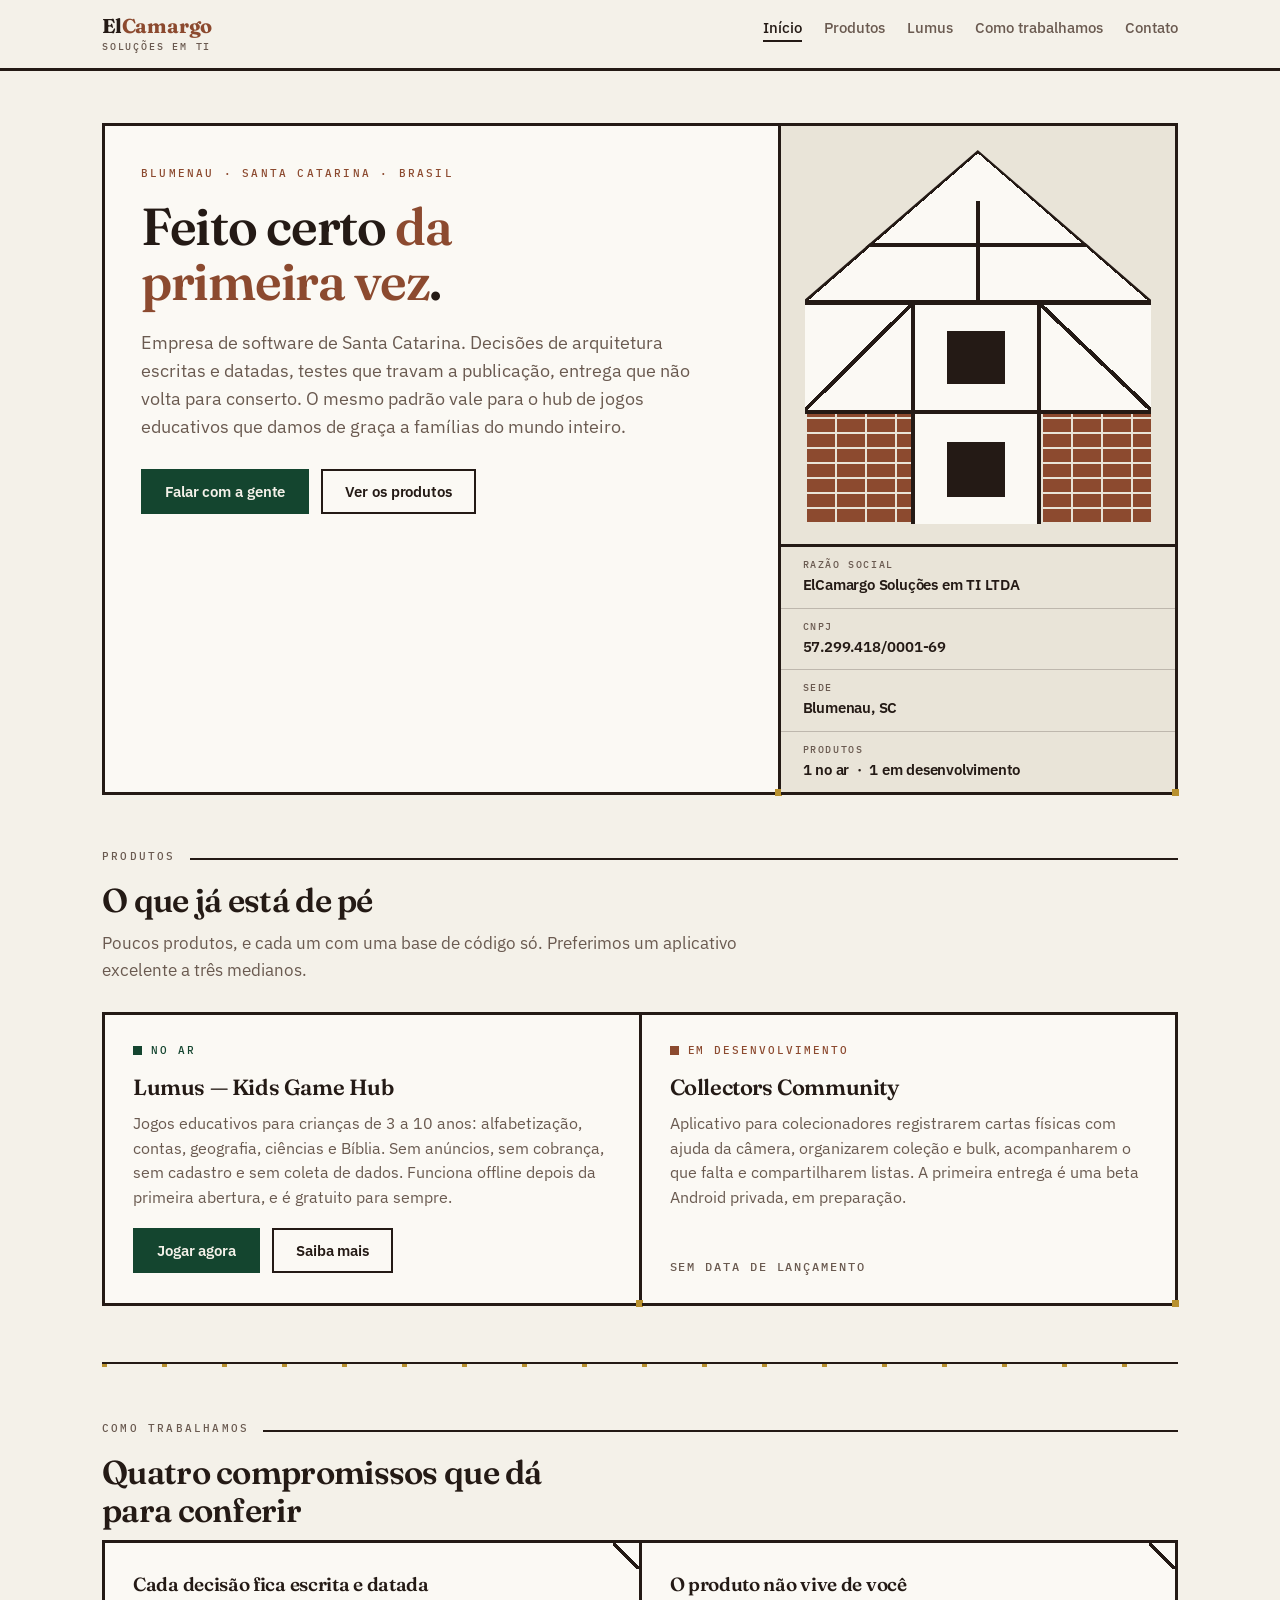
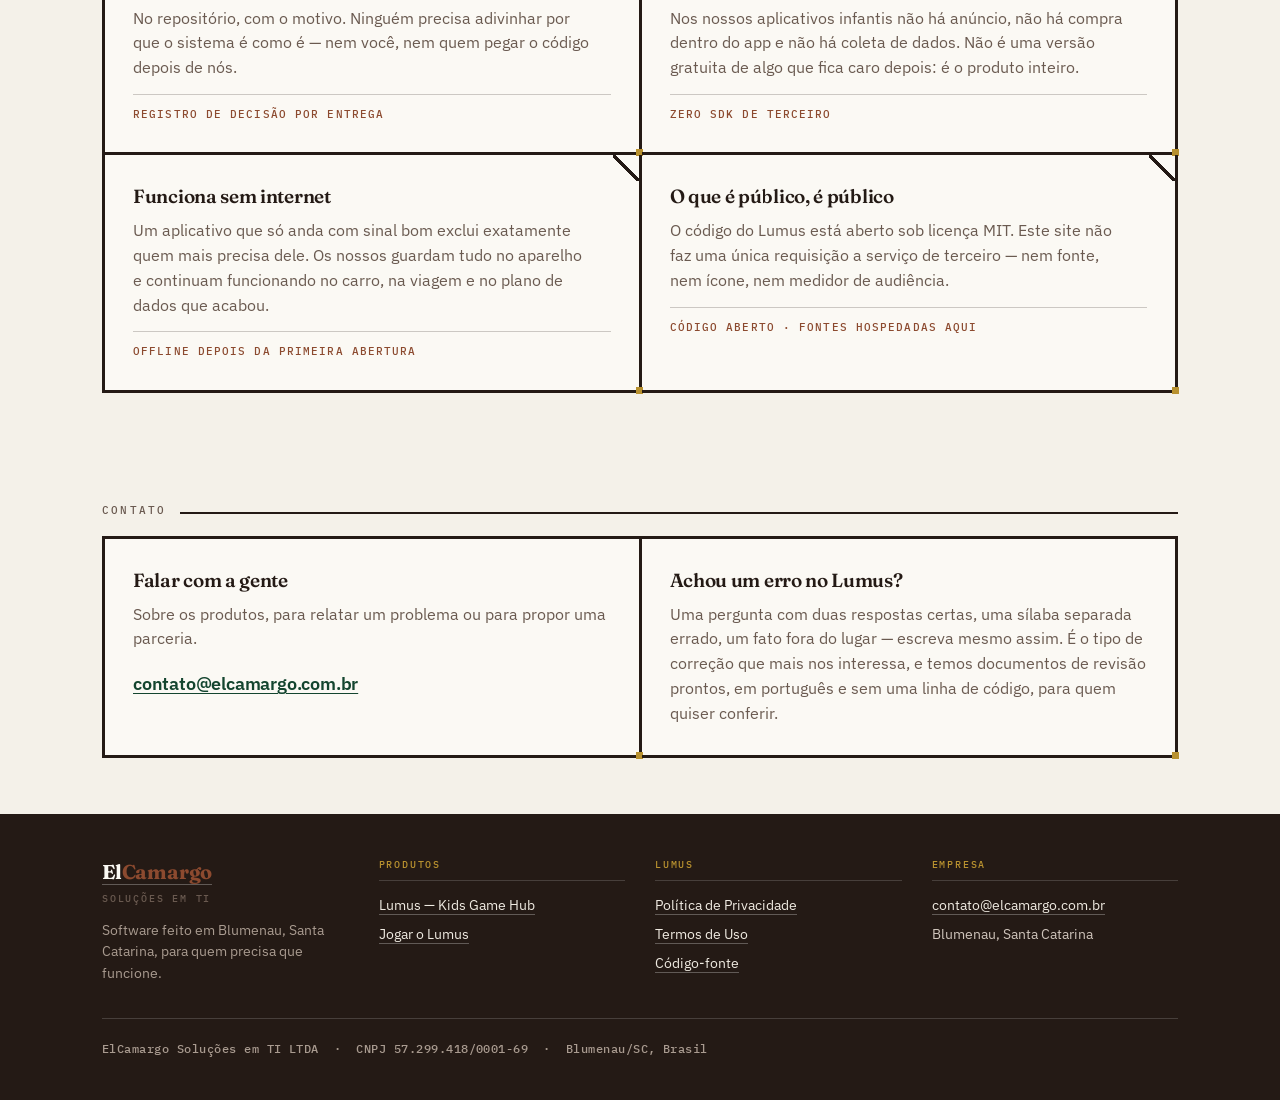
==== index.html @ 647b2928 "A identidade enxaimel no site, com as fontes hospedadas A versão anterior já se chamava enxaimel, ma" ====
<!doctype html>
<html lang="pt-BR">
<head>
<meta charset="utf-8">
<meta name="viewport" content="width=device-width, initial-scale=1">
<title>ElCamargo Soluções em TI — software de Blumenau, Santa Catarina</title>
<meta name="description" content="ElCamargo Soluções em TI LTDA, de Blumenau/SC. Fazemos o Lumus, um hub de jogos educativos infantis gratuito e sem anúncios, e o Collectors Community.">
<meta name="author" content="ElCamargo Soluções em TI LTDA">
<link rel="canonical" href="https://elcamargo.com.br/">
<meta name="theme-color" content="#F4F1E9" media="(prefers-color-scheme: light)">
<meta name="theme-color" content="#16110E" media="(prefers-color-scheme: dark)">
<!-- Favicon embutido: o site não faz uma única requisição externa. -->
<link rel="icon" href="data:image/svg+xml,%3Csvg xmlns='http://www.w3.org/2000/svg' viewBox='0 0 64 64'%3E%3Crect width='64' height='64' fill='%23241A15'/%3E%3Cpath d='M32 8 58 28v4H50v24H14V32H6v-4z' fill='%23F4F1E9'/%3E%3Cpath d='M22 34h8v8h-8zM34 34h8v8h-8zM22 46h20v10H22z' fill='%23241A15'/%3E%3C/svg%3E">
<!-- As fontes moram no repositório, em fontes/. Ver o LEIA-ME de lá. -->
<link rel="preload" href="fontes/fraunces-latin.woff2" as="font" type="font/woff2" crossorigin>
<link rel="preload" href="fontes/plex-sans-latin.woff2" as="font" type="font/woff2" crossorigin>
<link rel="stylesheet" href="style.css">
</head>
<body>

<header class="topo">
  <div class="limite">
    <a class="marca" href="./">El<em>Camargo</em><span>Soluções em TI</span></a>
    <nav class="menu" aria-label="Principal">
      <a href="./" aria-current="page">Início</a>
      <a href="#produtos">Produtos</a>
      <a href="lumus.html">Lumus</a>
      <a href="#como">Como trabalhamos</a>
      <a href="#contato">Contato</a>
    </nav>
  </div>
</header>

<main>

<div class="abertura">
  <div class="limite">
    <div class="gaiola">

      <div class="painel-tese">
        <div class="rubrica">Blumenau · Santa Catarina · Brasil</div>
        <h1>Feito certo <b>da primeira vez</b>.</h1>
        <p class="linha-fina">Empresa de software de Santa Catarina. Decisões de
        arquitetura escritas e datadas, testes que travam a publicação, entrega
        que não volta para conserto. O mesmo padrão vale para o hub de jogos
        educativos que damos de graça a famílias do mundo inteiro.</p>
        <div class="acoes" style="margin-top:28px">
          <a class="botao" href="mailto:contato@elcamargo.com.br">Falar com a gente</a>
          <a class="botao vazio" href="#produtos">Ver os produtos</a>
        </div>
      </div>

      <!-- A casa, desenhada em geometria CSS: nenhuma imagem, nenhum direito
           autoral de terceiro. Abaixo dela, o que alguém desconfiado procura
           primeiro — os dados que um discurso não tem. -->
      <div class="estrutura">
        <div class="empena" role="img" aria-label="Desenho de uma casa enxaimel, a arquitetura de Blumenau">
          <div class="frontao">
            <i class="agua-esq"></i><i class="agua-dir"></i>
            <i class="pendural"></i><i class="nivel"></i>
          </div>
          <div class="corpo">
            <i class="sobe"></i><i class="janela"></i><i class="desce"></i>
            <i class="tijolo"></i><i class="janela"></i><i class="tijolo"></i>
          </div>
        </div>
        <div class="placa">
          <dl>
            <div>
              <dt>Razão social</dt>
              <dd>ElCamargo Soluções em TI LTDA</dd>
            </div>
            <div>
              <dt>CNPJ</dt>
              <dd>57.299.418/0001-69</dd>
            </div>
            <div>
              <dt>Sede</dt>
              <dd>Blumenau, SC</dd>
            </div>
            <div>
              <dt>Produtos</dt>
              <dd>1 no ar &nbsp;·&nbsp; 1 em desenvolvimento</dd>
            </div>
          </dl>
        </div>
      </div>

    </div>
  </div>
</div>

<section id="produtos">
  <div class="limite">
    <div class="rotulo">Produtos</div>
    <h2 class="titulo">O que já está de pé</h2>
    <p class="chamada">Poucos produtos, e cada um com uma base de código só.
    Preferimos um aplicativo excelente a três medianos.</p>

    <div class="gaiola produtos">

      <article class="produto">
        <div class="selo no-ar">No ar</div>
        <h3>Lumus — Kids Game Hub</h3>
        <p>Jogos educativos para crianças de 3 a 10 anos: alfabetização, contas,
        geografia, ciências e Bíblia. Sem anúncios, sem cobrança, sem cadastro e
        sem coleta de dados. Funciona offline depois da primeira abertura, e é
        gratuito para sempre.</p>
        <div class="acoes">
          <!-- O endereço definitivo é lumus.elcamargo.com.br. Ele já está no DNS,
               mas ainda não responde: o progresso de quem joga fica gravado no
               navegador preso ao endereço em que foi gravado, e a mudança só
               acontece quando todas as famílias tiverem salvado a cópia.
               Apontar para o endereço novo antes da hora entrega um 404. -->
          <a class="botao" href="https://elcamargo.github.io/KidsGameHub/">Jogar agora</a>
          <a class="botao vazio" href="lumus.html">Saiba mais</a>
        </div>
      </article>

      <article class="produto">
        <div class="selo fazendo">Em desenvolvimento</div>
        <h3>Collectors Community</h3>
        <p>Aplicativo para colecionadores registrarem cartas físicas com ajuda da
        câmera, organizarem coleção e bulk, acompanharem o que falta e
        compartilharem listas. A primeira entrega é uma beta Android privada, em
        preparação.</p>
        <div class="acoes">
          <span class="registro">Sem data de lançamento</span>
        </div>
      </article>

    </div>
  </div>
</section>

<div class="limite"><div class="frechal"></div></div>

<section id="como">
  <div class="limite">
    <div class="rotulo">Como trabalhamos</div>
    <h2 class="titulo">Quatro compromissos que dá para conferir</h2>

    <div class="gaiola valores">

      <div>
        <h3>Cada decisão fica escrita e datada</h3>
        <p>No repositório, com o motivo. Ninguém precisa adivinhar por que o
        sistema é como é — nem você, nem quem pegar o código depois de nós.</p>
        <span class="medida">Registro de decisão por entrega</span>
      </div>

      <div>
        <h3>O produto não vive de você</h3>
        <p>Nos nossos aplicativos infantis não há anúncio, não há compra dentro
        do app e não há coleta de dados. Não é uma versão gratuita de algo que
        fica caro depois: é o produto inteiro.</p>
        <span class="medida">Zero SDK de terceiro</span>
      </div>

      <div>
        <h3>Funciona sem internet</h3>
        <p>Um aplicativo que só anda com sinal bom exclui exatamente quem mais
        precisa dele. Os nossos guardam tudo no aparelho e continuam funcionando
        no carro, na viagem e no plano de dados que acabou.</p>
        <span class="medida">Offline depois da primeira abertura</span>
      </div>

      <div>
        <h3>O que é público, é público</h3>
        <p>O código do Lumus está aberto sob licença MIT. Este site não faz uma
        única requisição a serviço de terceiro — nem fonte, nem ícone, nem
        medidor de audiência.</p>
        <span class="medida">Código aberto · fontes hospedadas aqui</span>
      </div>

    </div>
  </div>
</section>

<section id="contato">
  <div class="limite">
    <div class="rotulo">Contato</div>
    <div class="gaiola contato">

      <div>
        <h3>Falar com a gente</h3>
        <p>Sobre os produtos, para relatar um problema ou para propor uma
        parceria.</p>
        <a class="email" href="mailto:contato@elcamargo.com.br">contato@elcamargo.com.br</a>
      </div>

      <div>
        <h3>Achou um erro no Lumus?</h3>
        <p>Uma pergunta com duas respostas certas, uma sílaba separada errado, um
        fato fora do lugar — escreva mesmo assim. É o tipo de correção que mais
        nos interessa, e temos documentos de revisão prontos, em português e sem
        uma linha de código, para quem quiser conferir.</p>
      </div>

    </div>
  </div>
</section>

</main>

<footer class="rodape">
  <div class="limite">
    <div class="colunas">

      <div class="assinatura">
        <a class="marca" href="./">El<em>Camargo</em><span>Soluções em TI</span></a>
        <p>Software feito em Blumenau, Santa Catarina, para quem precisa que
        funcione.</p>
      </div>

      <div>
        <h3>Produtos</h3>
        <ul>
          <li><a href="lumus.html">Lumus — Kids Game Hub</a></li>
          <li><a href="https://elcamargo.github.io/KidsGameHub/">Jogar o Lumus</a></li>
        </ul>
      </div>

      <div>
        <h3>Lumus</h3>
        <ul>
          <li><a href="https://elcamargo.github.io/KidsGameHub/privacidade.html">Política de Privacidade</a></li>
          <li><a href="https://elcamargo.github.io/KidsGameHub/termos.html">Termos de Uso</a></li>
          <li><a href="https://github.com/ElCamargo/KidsGameHub">Código-fonte</a></li>
        </ul>
      </div>

      <div>
        <h3>Empresa</h3>
        <ul>
          <li><a href="mailto:contato@elcamargo.com.br">contato@elcamargo.com.br</a></li>
          <li>Blumenau, Santa Catarina</li>
        </ul>
      </div>

    </div>
    <div class="legal">
      <p>ElCamargo Soluções em TI LTDA &nbsp;·&nbsp; CNPJ 57.299.418/0001-69 &nbsp;·&nbsp; Blumenau/SC, Brasil</p>
    </div>
  </div>
</footer>

</body>
</html>
---- style.css ----
/**
 * ElCamargo Soluções em TI — a folha de estilo do site
 *
 * Uma folha só, sem build, sem framework e sem nenhuma requisição externa:
 * nem fonte do Google, nem ícone de CDN, nem script de terceiro. É a mesma
 * regra que os nossos produtos seguem, e não faria sentido o site que fala
 * deles não seguir também. As fontes moram em `fontes/` — ver o LEIA-ME de lá.
 *
 * O DESENHO: enxaimel. Blumenau é cidade de casa enxaimel, e enxaimel é
 * estrutura à vista — a viga aparece, a junta aparece, nada se esconde atrás
 * de reboco. É a mesma coisa que a empresa diz fazer com as decisões. Então a
 * grade do site é gaiola de viga compartilhada, a junta ganha cavilha, e a
 * abertura tem uma empena desenhada inteira em geometria CSS.
 *
 * Duas vozes tipográficas: a serifada (Fraunces) para o institucional, a
 * sem-serifa (IBM Plex Sans) para ler, e a monoespaçada (IBM Plex Mono) para o
 * que é REGISTRO — rótulo, CNPJ, estado do produto. Empresa que anota decisão
 * em repositório fala nessa terceira voz.
 */

/* ---------- as fontes, servidas daqui ----------
   `latin` cobre U+0000-00FF, onde estão todos os acentos do português.
   Fraunces e Plex Sans são variáveis: um arquivo para toda a faixa de peso. */
@font-face {
  font-family: "Fraunces";
  src: url("fontes/fraunces-latin.woff2") format("woff2");
  font-weight: 400 700; font-style: normal; font-display: swap;
  unicode-range: U+0000-00FF, U+0131, U+0152-0153, U+02BB-02BC, U+02C6, U+02DA, U+02DC, U+0304, U+0308, U+0329, U+2000-206F, U+20AC, U+2122, U+2191, U+2193, U+2212, U+2215, U+FEFF, U+FFFD;
}
@font-face {
  font-family: "IBM Plex Sans";
  src: url("fontes/plex-sans-latin.woff2") format("woff2");
  font-weight: 400 600; font-style: normal; font-display: swap;
  unicode-range: U+0000-00FF, U+0131, U+0152-0153, U+02BB-02BC, U+02C6, U+02DA, U+02DC, U+0304, U+0308, U+0329, U+2000-206F, U+20AC, U+2122, U+2191, U+2193, U+2212, U+2215, U+FEFF, U+FFFD;
}
/* Só o peso 500 da monoespaçada: é o único que a folha usa. O 600 foi baixado
   junto e apagado depois — 15 KB que nenhuma regra pedia. */
@font-face {
  font-family: "IBM Plex Mono";
  src: url("fontes/plex-mono-500-latin.woff2") format("woff2");
  font-weight: 500; font-style: normal; font-display: swap;
  unicode-range: U+0000-00FF, U+0131, U+0152-0153, U+02BB-02BC, U+02C6, U+02DA, U+02DC, U+0304, U+0308, U+0329, U+2000-206F, U+20AC, U+2122, U+2191, U+2193, U+2212, U+2215, U+FEFF, U+FFFD;
}

:root {
  --viga:        #241A15;   /* a madeira: marrom quase preto */
  --terracota:   #8C4A2F;   /* a mesma madeira um tom acima, e o tijolo */
  --parede:      #F4F1E9;   /* reboco colonial: o fundo das seções */
  --parede-cova: #E9E4D8;   /* o painel que afunda */
  --painel:      #FBF9F4;   /* o claro de dentro dos cards e do enchimento */
  --tinta:       #241A15;
  --tinta-fraca: #6A5A50;
  --mata:        #14452F;   /* verde escuro: links e ação */
  --ouro:        #B8912F;   /* dourado fosco: cavilha, hover, detalhe */
  --linha:       rgba(36, 26, 21, .22);

  /* O botão tem tokens próprios porque no escuro ele INVERTE. */
  --botao-fundo: #14452F;
  --botao-tinta: #F4F1E9;
  --botao-hover: #B8912F;
  --botao-hover-tinta: #241A15;

  --serif: "Fraunces", "Iowan Old Style", Georgia, "Times New Roman", serif;
  --sans:  "IBM Plex Sans", system-ui, -apple-system, "Segoe UI", Roboto, sans-serif;
  --mono:  "IBM Plex Mono", ui-monospace, "Cascadia Mono", Consolas, monospace;

  --largura: 1120px;
  color-scheme: light;
}

/* No escuro a lógica é a mesma, invertida: enchimento escuro, viga clara.
   ATENÇÃO: --parede-cova precisa ficar MAIS CLARO que --painel aqui, porque é
   o fundo contra o qual a silhueta da empena aparece. Com os dois iguais, o
   recorte da casa existe e não se vê. */
@media (prefers-color-scheme: dark) {
  :root {
    --viga:        #4A3A31;
    --terracota:   #B4664A;
    --parede:      #16110E;
    --parede-cova: #2A211C;
    --painel:      #1B1512;
    --tinta:       #EFEAE1;
    --tinta-fraca: #A99B90;
    --mata:        #5FBF8E;
    --ouro:        #D9AE4E;
    --linha:       rgba(239, 234, 225, .22);
    --botao-fundo: #EFEAE1;
    --botao-tinta: #16110E;
    --botao-hover: #D9AE4E;
    --botao-hover-tinta: #16110E;
    color-scheme: dark;
  }
}

* { box-sizing: border-box; }

html { scroll-behavior: smooth; }
@media (prefers-reduced-motion: reduce) { html { scroll-behavior: auto; } }

body {
  margin: 0;
  background: var(--parede);
  color: var(--tinta);
  font: 400 16.5px/1.65 var(--sans);
  -webkit-text-size-adjust: 100%;
  -webkit-font-smoothing: antialiased;
}

/* A voz do registro. Rótulo, data, CNPJ, estado — nunca texto corrido, senão
   deixa de significar "isto está anotado". */
.registro {
  font: 500 12px/1 var(--mono);
  letter-spacing: .16em; text-transform: uppercase;
  color: var(--tinta-fraca);
}

.limite { max-width: var(--largura); margin: 0 auto; padding: 0 22px; }

/* ---------- A GAIOLA ----------
   A viga compartilhada: a moldura desenha topo e esquerda, cada painel desenha
   direita e baixo. As linhas SOMAM em vez de dobrar e o canto fecha de verdade.
   É o que separa "estrutura" de "cartõezinhos com borda". */
.gaiola {
  display: grid;
  border-top: 3px solid var(--viga);
  border-left: 3px solid var(--viga);
  background: var(--painel);
}
.gaiola > * {
  border-right: 3px solid var(--viga);
  border-bottom: 3px solid var(--viga);
  padding: 30px 28px;
  min-width: 0;
  position: relative;
}

/* A CAVILHA: um quadrado dourado na junta. Na casa é o pino de madeira que
   trava a viga; na placa de circuito é o pad de solda. O mesmo desenho lê como
   as duas coisas — e é ele que faz a grade parecer construída. */
.gaiola > *::after {
  content: "";
  position: absolute; right: -4px; bottom: -4px;
  width: 7px; height: 7px; background: var(--ouro);
}

/* ---------- A EMPENA ----------
   A casa, desenhada só com geometria: nenhuma imagem, nenhum direito autoral
   de terceiro. O que faz reconhecer enxaimel são quatro coisas, e todas estão
   aqui: viga GROSSA e escura contra enchimento claro; vão IRREGULAR, com a
   escora em alguns vãos e não em todos; a empena triangular, que é a silhueta;
   e o enchimento de tijolo em parte dos vãos. */
.empena {
  position: relative;
  aspect-ratio: 1 / 1.08;
  background: var(--painel);
  clip-path: polygon(50% 0, 100% 40%, 100% 100%, 0 100%, 0 40%);
}

/* CUIDADO com o sentido do gradiente, que é contraintuitivo: `to top right`
   aponta o EIXO para o canto superior direito, e as faixas saem PERPENDICULARES
   a ele — desenham "\", não "/". Trocar os dois lados põe o telhado de cabeça
   para baixo e o frontão vira uma seta.
       "/"  →  to bottom right      "\"  →  to top right                  */
.frontao { position: absolute; left: 0; right: 0; top: 0; height: 40%; }
.frontao i { position: absolute; display: block; }
.agua-esq { left: 0; width: 50%; top: 0; bottom: 0;
  background: linear-gradient(to bottom right, transparent calc(50% - 2.5px), var(--viga) calc(50% - 2.5px), var(--viga) calc(50% + 2.5px), transparent calc(50% + 2.5px)); }
.agua-dir { right: 0; width: 50%; top: 0; bottom: 0;
  background: linear-gradient(to top right, transparent calc(50% - 2.5px), var(--viga) calc(50% - 2.5px), var(--viga) calc(50% + 2.5px), transparent calc(50% + 2.5px)); }
.pendural { left: calc(50% - 2px); width: 4px; top: 34%; bottom: 0; background: var(--viga); }
.nivel    { left: 16%; right: 16%; top: 62%; height: 4px; background: var(--viga); }

.corpo {
  position: absolute; left: 0; right: 0; top: 40%; bottom: 0;
  display: grid; grid-template-columns: 1fr 1.15fr 1fr; grid-template-rows: 1fr 1fr;
  border-top: 5px solid var(--viga);
}
.corpo i { display: block; position: relative;
  border-right: 4px solid var(--viga); border-bottom: 4px solid var(--viga); }
.corpo i:nth-child(3n) { border-right: 0; }
.corpo i:nth-last-child(-n+3) { border-bottom: 0; }

/* A mão-francesa: em dois vãos só, e as duas subindo para o meio — a figura do
   "homem". É a irregularidade que faz parecer construído, não gerado. */
.sobe  { background-image: linear-gradient(to bottom right, transparent calc(50% - 2px), var(--viga) calc(50% - 2px), var(--viga) calc(50% + 2px), transparent calc(50% + 2px)); }
.desce { background-image: linear-gradient(to top right,    transparent calc(50% - 2px), var(--viga) calc(50% - 2px), var(--viga) calc(50% + 2px), transparent calc(50% + 2px)); }

/* O tijolo. A junta ficou a prumo em vez de amarrada: é simplificação
   consciente — nesta escala não se distingue, e amarrar custa quatro camadas. */
.tijolo {
  background-color: var(--terracota);
  background-image:
    repeating-linear-gradient(0deg,  var(--parede-cova) 0 2px, transparent 2px 15px),
    repeating-linear-gradient(90deg, var(--parede-cova) 0 2px, transparent 2px 30px);
}
.janela::after {
  content: ""; position: absolute; left: 24%; right: 24%; top: 22%; bottom: 22%;
  background: var(--viga); border: 3px solid var(--painel);
}

/* O FRECHAL: divisor de seção. Uma viga fina com cavilhas espaçadas. Lê como
   barrote e como barramento. */
.frechal {
  height: 5px;
  background:
    linear-gradient(var(--viga), var(--viga)) left top / 100% 2px no-repeat,
    repeating-linear-gradient(to right, var(--ouro) 0 5px, transparent 5px 60px) left top / 100% 5px no-repeat;
}

/* ---------- o topo ---------- */
header.topo {
  border-bottom: 3px solid var(--viga);
  background: var(--parede);
  position: sticky; top: 0; z-index: 10;
}
.topo .limite {
  display: flex; align-items: baseline; justify-content: space-between;
  gap: 14px 28px; flex-wrap: wrap; padding-top: 16px; padding-bottom: 16px;
}
.marca { font: 700 20px/1 var(--serif); color: var(--tinta); text-decoration: none; letter-spacing: -.2px; }
.marca em { font-style: normal; color: var(--terracota); }
.marca span {
  display: block; margin-top: 6px;
  font: 500 10px/1 var(--mono); letter-spacing: .18em; text-transform: uppercase;
  color: var(--tinta-fraca);
}
nav.menu { display: flex; gap: 22px; flex-wrap: wrap; }
nav.menu a {
  font: 500 14.5px/1 var(--sans); color: var(--tinta-fraca);
  text-decoration: none; padding-bottom: 4px; border-bottom: 2px solid transparent;
}
nav.menu a:hover, nav.menu a:focus-visible { color: var(--tinta); border-bottom-color: var(--ouro); }
nav.menu a[aria-current="page"] { color: var(--tinta); border-bottom-color: var(--viga); }

/* ---------- a abertura ---------- */
.abertura { padding: 52px 0 0; }
.abertura .gaiola { grid-template-columns: 1fr; }
@media (min-width: 900px) { .abertura .gaiola { grid-template-columns: 1.7fr 1fr; } }

.painel-tese { padding: 42px 36px 38px; }
.rubrica {
  font: 500 11px/1 var(--mono); letter-spacing: .2em; text-transform: uppercase;
  color: var(--terracota); margin-bottom: 20px;
}
.abertura h1 {
  font: 600 clamp(32px, 5.2vw, 52px)/1.06 var(--serif);
  letter-spacing: -1.3px; margin: 0 0 20px; max-width: 15ch; text-wrap: balance;
}
.abertura h1 b { font-weight: 600; color: var(--terracota); }
.abertura p.linha-fina {
  font: 400 18px/1.55 var(--sans); color: var(--tinta-fraca);
  margin: 0; max-width: 50ch;
}

/* a coluna da estrutura: a casa em cima, os dados da empresa embaixo */
.estrutura { background: var(--parede-cova); padding: 0; }
.estrutura .empena { margin: 24px 24px 20px; }
.placa { border-top: 3px solid var(--viga); }
.placa div { padding: 13px 22px; border-bottom: 1px solid var(--linha); }
.placa div:last-child { border-bottom: 0; }
.placa dl { margin: 0; }
.placa dt { font: 500 10px/1 var(--mono); letter-spacing: .16em; text-transform: uppercase; color: var(--tinta-fraca); }
.placa dd { margin: 5px 0 0; font: 600 15px/1.3 var(--sans); letter-spacing: -.2px; color: var(--tinta); }

/* ---------- seções ---------- */
section { padding: 56px 0; }

.rotulo {
  display: flex; align-items: baseline; gap: 14px; margin: 0 0 20px;
  font: 500 11px/1 var(--mono); letter-spacing: .2em; text-transform: uppercase;
  color: var(--tinta-fraca);
}
.rotulo::after { content: ""; flex: 1; height: 2px; background: var(--viga); }
h2.titulo { font: 600 clamp(25px, 3.3vw, 33px)/1.15 var(--serif); letter-spacing: -.7px; margin: 0 0 10px; max-width: 22ch; }
.chamada { font: 400 17px/1.6 var(--sans); color: var(--tinta-fraca); margin: 0 0 28px; max-width: 64ch; }

p { margin: 0 0 15px; max-width: 68ch; }
p:last-child { margin-bottom: 0; }
a { color: var(--mata); text-underline-offset: 3px; }
a:hover { color: var(--tinta); }

/* ---------- os produtos ---------- */
.produtos { grid-template-columns: 1fr; }
@media (min-width: 760px) { .produtos { grid-template-columns: 1fr 1fr; } }
.produto { display: flex; flex-direction: column; }
.produto h3 { font: 600 22px/1.2 var(--serif); letter-spacing: -.4px; margin: 0 0 10px; }
.produto p { font: 400 15.5px/1.6 var(--sans); color: var(--tinta-fraca); margin: 0 0 18px; flex: 1; max-width: none; }

/* O estado do produto é registro, não enfeite: voz monoespaçada com um
   quadrado de cor à frente. Sem pílula colorida, sem emoji. */
.selo { display: flex; align-items: center; gap: 9px; margin-bottom: 18px;
  font: 500 11px/1 var(--mono); letter-spacing: .18em; text-transform: uppercase; }
.selo::before { content: ""; width: 9px; height: 9px; flex: none; background: currentColor; }
.selo.no-ar { color: var(--mata); }
.selo.fazendo { color: var(--terracota); }

.acoes { display: flex; gap: 12px; flex-wrap: wrap; align-items: center; }

/* ---------- como trabalhamos ---------- */
.valores { grid-template-columns: 1fr; }
@media (min-width: 700px) { .valores { grid-template-columns: 1fr 1fr; } }
.valores h3 { font: 600 19px/1.25 var(--serif); letter-spacing: -.3px; margin: 0 0 9px; }
.valores p { font: 400 15.5px/1.6 var(--sans); color: var(--tinta-fraca); margin: 0; max-width: 46ch; }
.valores .medida {
  display: block; margin-top: 14px; padding-top: 12px; border-top: 1px solid var(--linha);
  font: 500 11px/1.4 var(--mono); letter-spacing: .1em; text-transform: uppercase; color: var(--terracota);
}
/* A MÃO-FRANCESA DE CANTO. Uma escora curta cortando o canto do painel, que é
   onde ela fica numa casa de verdade. Tem 26px e a folga do painel é 28px:
   nunca encosta em letra nenhuma. */
.valores > div::before {
  content: ""; position: absolute; right: 0; top: 0; width: 26px; height: 26px;
  background: linear-gradient(to bottom left, transparent calc(50% - 1.5px), var(--viga) calc(50% - 1.5px), var(--viga) calc(50% + 1.5px), transparent calc(50% + 1.5px));
}

/* ---------- contato ---------- */
.contato { grid-template-columns: 1fr; }
@media (min-width: 760px) { .contato { grid-template-columns: 1fr 1fr; } }
.contato h3 { font: 600 19px/1.25 var(--serif); letter-spacing: -.3px; margin: 0 0 9px; }
.contato p { font: 400 15.5px/1.6 var(--sans); color: var(--tinta-fraca); max-width: none; }
.contato .email { display: inline-block; margin-top: 6px; font: 600 18px/1.3 var(--sans); letter-spacing: -.2px; }

/* ---------- botões ---------- */
.botao {
  display: inline-block; padding: 13px 22px;
  font: 600 15px/1 var(--sans); letter-spacing: -.1px; text-decoration: none;
  background: var(--botao-fundo); color: var(--botao-tinta);
  border: 2px solid var(--botao-fundo);
}
.botao:hover, .botao:focus-visible { background: var(--botao-hover); border-color: var(--botao-hover); color: var(--botao-hover-tinta); }
.botao.vazio { background: transparent; color: var(--tinta); border-color: var(--viga); }
.botao.vazio:hover, .botao.vazio:focus-visible { background: var(--viga); color: var(--parede); border-color: var(--viga); }

/* ---------- a página do produto ---------- */
.ficha { grid-template-columns: 1fr; }
@media (min-width: 880px) { .ficha { grid-template-columns: 1.6fr 1fr; } }
.ficha > .corpo-texto { padding: 32px 30px; }
.ficha > aside { background: var(--parede-cova); padding: 0; }
.ficha aside .bloco { padding: 22px 24px; border-bottom: 1px solid var(--linha); }
.ficha aside .bloco:last-child { border-bottom: 0; }
.ficha aside h3 { font: 500 11px/1 var(--mono); letter-spacing: .18em; text-transform: uppercase;
  color: var(--tinta-fraca); margin: 0 0 14px; padding-bottom: 10px; border-bottom: 2px solid var(--viga); }
.ficha aside ul { list-style: none; margin: 0; padding: 0; }
.ficha aside li { padding: 7px 0; font: 400 14.5px/1.5 var(--sans); }
.ficha aside li strong { display: block; font: 500 10px/1 var(--mono);
  letter-spacing: .16em; text-transform: uppercase; color: var(--tinta-fraca); margin-bottom: 4px; }
.ficha aside li span { color: var(--tinta-fraca); }

.corpo-texto h2.rotulo { margin-top: 36px; }
.corpo-texto h2.rotulo:first-child { margin-top: 0; }
.corpo-texto p { font-size: 16px; }

/* Cada trilha é uma linha do registro, não um marcador de lista. */
ul.trilhas { list-style: none; margin: 0 0 15px; padding: 0; }
ul.trilhas li {
  padding: 10px 0 10px 18px; border-top: 1px solid var(--linha); position: relative;
  font: 400 15.5px/1.55 var(--sans); color: var(--tinta-fraca);
}
ul.trilhas li::before {
  content: ""; position: absolute; left: 0; top: 18px;
  width: 5px; height: 5px; background: var(--ouro);
}
ul.trilhas strong { color: var(--tinta); font-weight: 600; }

/* ---------- o rodapé ---------- */
footer.rodape { background: var(--viga); color: #CFC4BB; padding: 46px 0 40px; }
footer.rodape .colunas {
  display: grid; gap: 30px;
  grid-template-columns: repeat(auto-fit, minmax(200px, 1fr));
}
footer.rodape .assinatura { max-width: 30ch; }
footer.rodape .assinatura .marca, footer.rodape .assinatura .marca:hover { color: #FBF9F4; }
footer.rodape .assinatura p { font: 400 13.5px/1.6 var(--sans); color: #A99B90; margin: 16px 0 0; max-width: none; }
footer.rodape h3 {
  font: 500 10px/1 var(--mono); letter-spacing: .18em; text-transform: uppercase;
  color: var(--ouro); margin: 0 0 14px; padding-bottom: 10px;
  border-bottom: 1px solid rgba(255,255,255,.16);
}
footer.rodape ul { list-style: none; margin: 0; padding: 0; }
footer.rodape li { margin-bottom: 8px; font: 400 14px/1.5 var(--sans); }
footer.rodape a { color: #EFEAE1; text-decoration: none; border-bottom: 1px solid rgba(255,255,255,.28); }
footer.rodape a:hover { color: var(--ouro); border-bottom-color: var(--ouro); }
footer.rodape .legal {
  margin-top: 34px; padding-top: 20px; border-top: 1px solid rgba(255,255,255,.16);
  font: 500 12px/1.7 var(--mono); color: #A99B90; letter-spacing: .04em;
}
footer.rodape .legal p { max-width: none; margin: 0; }

/* No escuro o rodapé não pode ficar mais claro que a página: ele vira o painel
   afundado, e os links deixam de ser brancos sobre marrom. */
@media (prefers-color-scheme: dark) {
  footer.rodape { background: var(--parede-cova); color: var(--tinta-fraca); }
  footer.rodape .assinatura .marca, footer.rodape .assinatura .marca:hover { color: var(--tinta); }
  footer.rodape a { color: var(--tinta); border-bottom-color: var(--viga); }
  footer.rodape a:hover { color: var(--ouro); border-bottom-color: var(--ouro); }
  footer.rodape h3 { border-bottom-color: var(--linha); }
  footer.rodape .legal { border-top-color: var(--linha); }
}

:focus-visible { outline: 3px solid var(--ouro); outline-offset: 2px; }
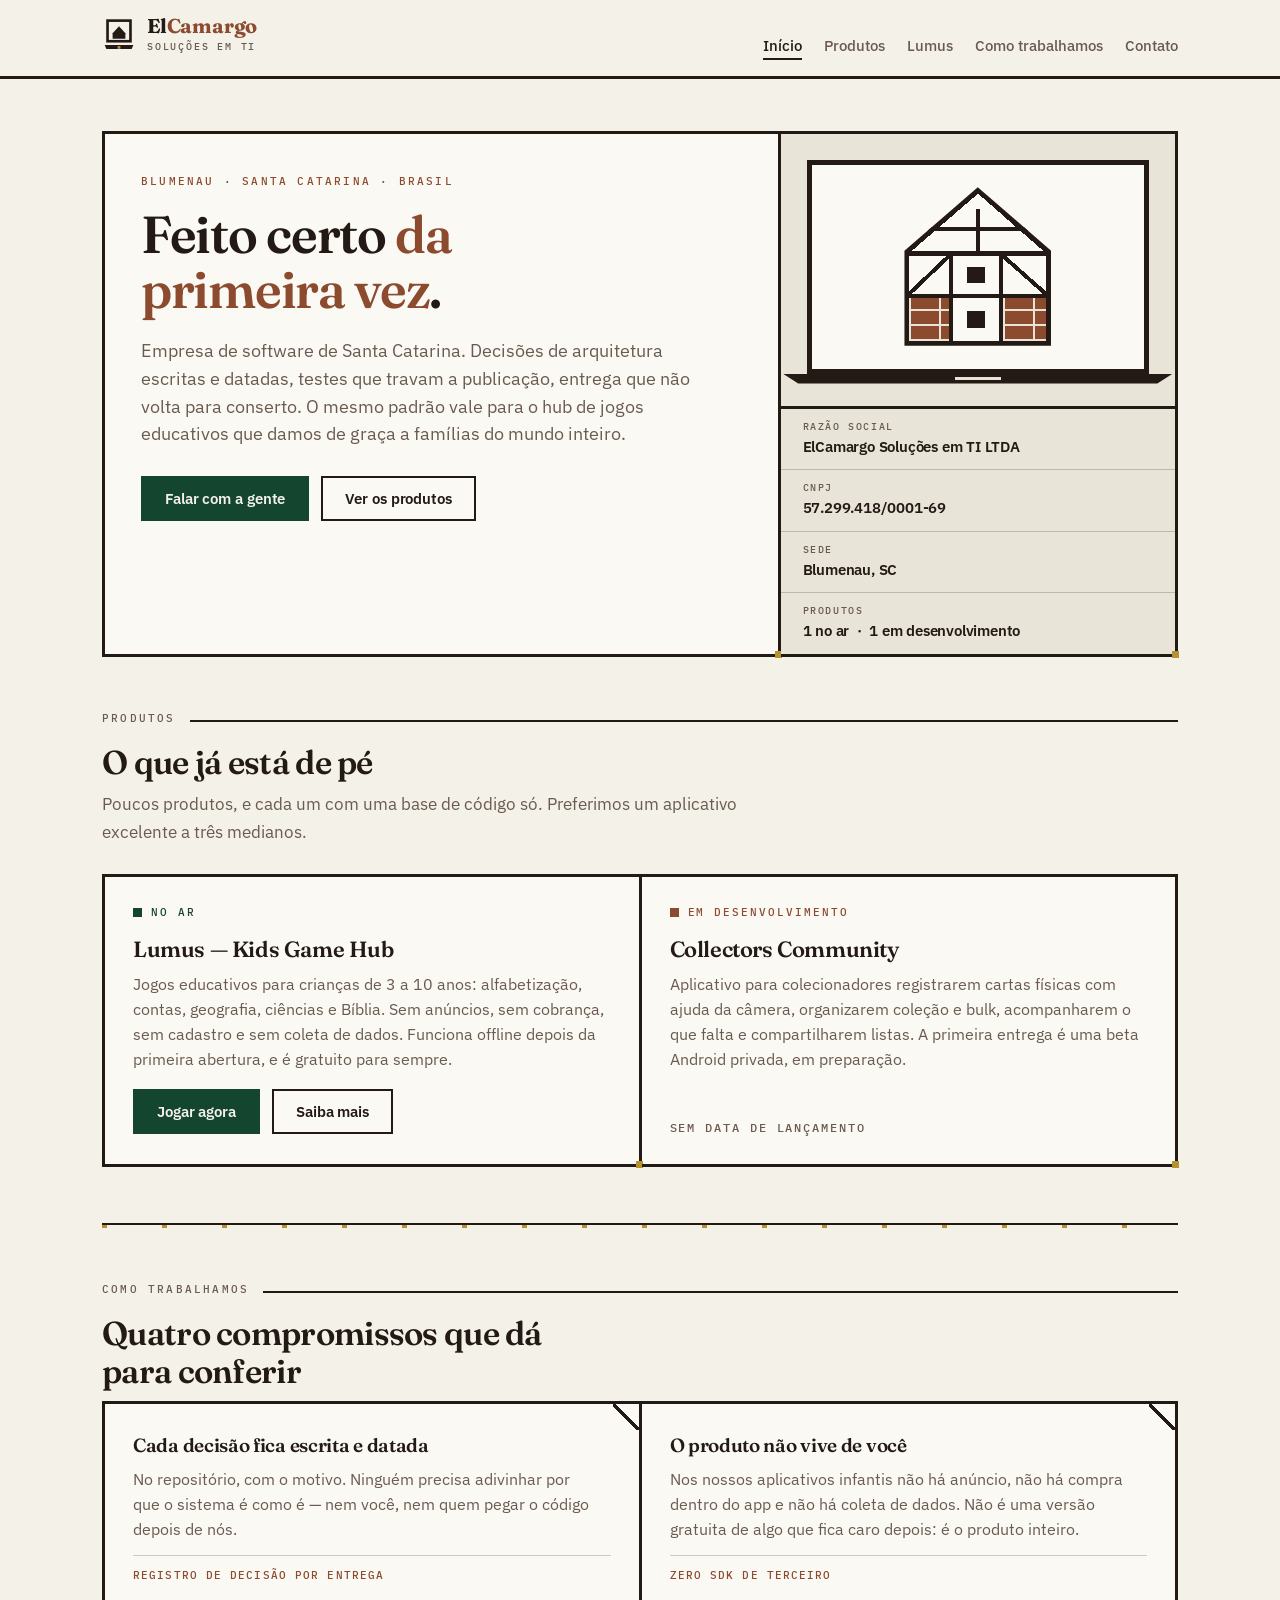
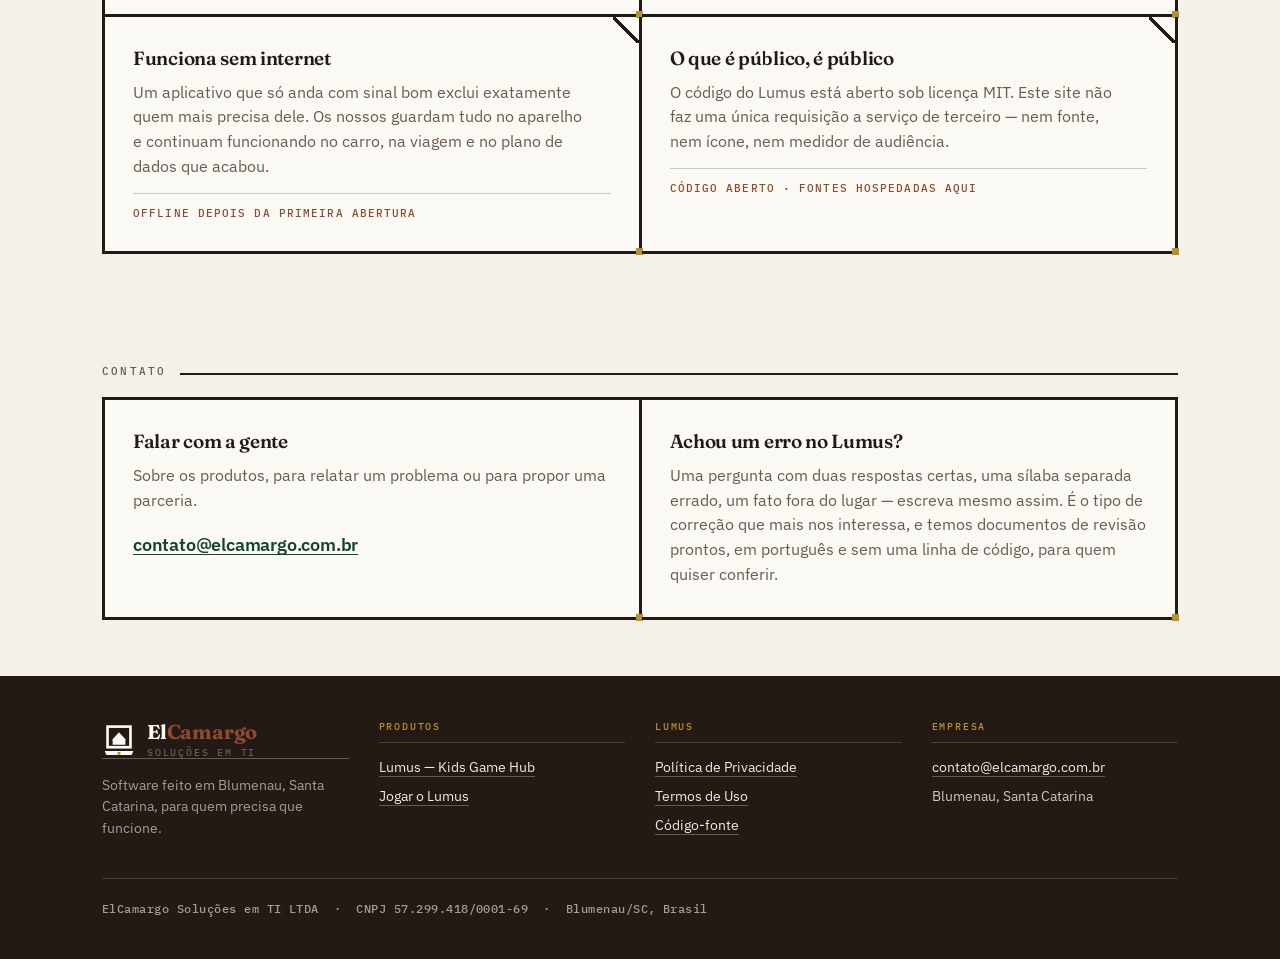
==== commit 669b6963: "A casa entra num notebook, e vira logomarca A casa sozinha dizia "Blumenau" e não dizia "software" —" ====
--- a/index.html
+++ b/index.html
@@ -10,7 +10,7 @@
 <meta name="theme-color" content="#F4F1E9" media="(prefers-color-scheme: light)">
 <meta name="theme-color" content="#16110E" media="(prefers-color-scheme: dark)">
 <!-- Favicon embutido: o site não faz uma única requisição externa. -->
-<link rel="icon" href="data:image/svg+xml,%3Csvg xmlns='http://www.w3.org/2000/svg' viewBox='0 0 64 64'%3E%3Crect width='64' height='64' fill='%23241A15'/%3E%3Cpath d='M32 8 58 28v4H50v24H14V32H6v-4z' fill='%23F4F1E9'/%3E%3Cpath d='M22 34h8v8h-8zM34 34h8v8h-8zM22 46h20v10H22z' fill='%23241A15'/%3E%3C/svg%3E">
+<link rel="icon" href="data:image/svg+xml,%3Csvg%20xmlns='http://www.w3.org/2000/svg'%20viewBox='0%200%2064%2064'%3E%3Crect%20width='64'%20height='64'%20fill='%23241A15'/%3E%3Cpath%20d='M5%2052.8h54l-3.2%207.4H8.2z'%20fill='%23F4F1E9'/%3E%3Crect%20x='10.4'%20y='6.8'%20width='43.2'%20height='38.8'%20fill='none'%20stroke='%23F4F1E9'%20stroke-width='5'/%3E%3Cpath%20d='M20%2030.8%2032%2017.2l12%2013.6v10H20z'%20fill='%23F4F1E9'/%3E%3Crect%20x='29.4'%20y='54.6'%20width='5.2'%20height='5.2'%20fill='%23B8912F'/%3E%3C/svg%3E">
 <!-- As fontes moram no repositório, em fontes/. Ver o LEIA-ME de lá. -->
 <link rel="preload" href="fontes/fraunces-latin.woff2" as="font" type="font/woff2" crossorigin>
 <link rel="preload" href="fontes/plex-sans-latin.woff2" as="font" type="font/woff2" crossorigin>
@@ -20,7 +20,15 @@
 
 <header class="topo">
   <div class="limite">
-    <a class="marca" href="./">El<em>Camargo</em><span>Soluções em TI</span></a>
+    <a class="marca" href="./">
+      <svg class="simbolo" viewBox="0 0 32 32" aria-hidden="true" focusable="false">
+        <path d="M2.5 26.4h27l-1.6 3.7H4.1z" fill="currentColor"/>
+        <rect x="5.2" y="3.4" width="21.6" height="19.4" fill="none" stroke="currentColor" stroke-width="2.5"/>
+        <path d="M10 15.4 16 8.6l6 6.8v5H10z" fill="currentColor"/>
+        <rect x="14.7" y="27.3" width="2.6" height="2.6" fill="#B8912F"/>
+      </svg>
+      <span class="nome">El<em>Camargo</em><span class="sub">Soluções em TI</span></span>
+    </a>
     <nav class="menu" aria-label="Principal">
       <a href="./" aria-current="page">Início</a>
       <a href="#produtos">Produtos</a>
@@ -54,15 +62,20 @@
            autoral de terceiro. Abaixo dela, o que alguém desconfiado procura
            primeiro — os dados que um discurso não tem. -->
       <div class="estrutura">
-        <div class="empena" role="img" aria-label="Desenho de uma casa enxaimel, a arquitetura de Blumenau">
-          <div class="frontao">
-            <i class="agua-esq"></i><i class="agua-dir"></i>
-            <i class="pendural"></i><i class="nivel"></i>
+        <div class="notebook" role="img" aria-label="Um notebook com uma casa enxaimel de Blumenau desenhada na tela">
+          <div class="tela">
+            <div class="empena">
+              <div class="frontao">
+                <i class="agua-esq"></i><i class="agua-dir"></i>
+                <i class="pendural"></i><i class="nivel"></i>
+              </div>
+              <div class="corpo">
+                <i class="sobe"></i><i class="janela"></i><i class="desce"></i>
+                <i class="tijolo"></i><i class="janela"></i><i class="tijolo"></i>
+              </div>
+            </div>
           </div>
-          <div class="corpo">
-            <i class="sobe"></i><i class="janela"></i><i class="desce"></i>
-            <i class="tijolo"></i><i class="janela"></i><i class="tijolo"></i>
-          </div>
+          <div class="base"></div>
         </div>
         <div class="placa">
           <dl>
@@ -208,7 +221,15 @@
     <div class="colunas">
 
       <div class="assinatura">
-        <a class="marca" href="./">El<em>Camargo</em><span>Soluções em TI</span></a>
+        <a class="marca" href="./">
+      <svg class="simbolo" viewBox="0 0 32 32" aria-hidden="true" focusable="false">
+        <path d="M2.5 26.4h27l-1.6 3.7H4.1z" fill="currentColor"/>
+        <rect x="5.2" y="3.4" width="21.6" height="19.4" fill="none" stroke="currentColor" stroke-width="2.5"/>
+        <path d="M10 15.4 16 8.6l6 6.8v5H10z" fill="currentColor"/>
+        <rect x="14.7" y="27.3" width="2.6" height="2.6" fill="#B8912F"/>
+      </svg>
+      <span class="nome">El<em>Camargo</em><span class="sub">Soluções em TI</span></span>
+    </a>
         <p>Software feito em Blumenau, Santa Catarina, para quem precisa que
         funcione.</p>
       </div>
--- a/style.css
+++ b/style.css
@@ -164,16 +164,20 @@
 .frontao { position: absolute; left: 0; right: 0; top: 0; height: 40%; }
 .frontao i { position: absolute; display: block; }
 .agua-esq { left: 0; width: 50%; top: 0; bottom: 0;
-  background: linear-gradient(to bottom right, transparent calc(50% - 2.5px), var(--viga) calc(50% - 2.5px), var(--viga) calc(50% + 2.5px), transparent calc(50% + 2.5px)); }
+  background: linear-gradient(to bottom right, transparent calc(50% - 5px), var(--viga) calc(50% - 5px), var(--viga) calc(50% + 5px), transparent calc(50% + 5px)); }
 .agua-dir { right: 0; width: 50%; top: 0; bottom: 0;
-  background: linear-gradient(to top right, transparent calc(50% - 2.5px), var(--viga) calc(50% - 2.5px), var(--viga) calc(50% + 2.5px), transparent calc(50% + 2.5px)); }
+  background: linear-gradient(to top right, transparent calc(50% - 5px), var(--viga) calc(50% - 5px), var(--viga) calc(50% + 5px), transparent calc(50% + 5px)); }
 .pendural { left: calc(50% - 2px); width: 4px; top: 34%; bottom: 0; background: var(--viga); }
 .nivel    { left: 16%; right: 16%; top: 62%; height: 4px; background: var(--viga); }
 
+/* A borda externa vai AQUI, e não em .empena: `clip-path` recorta a borda do
+   elemento junto com ele, então contorno posto na empena simplesmente some.
+   O .corpo está inteiro dentro do recorte, então os esteios de canto e o
+   baldrame sobrevivem — sem eles a casa ficava com as paredes sem madeira. */
 .corpo {
   position: absolute; left: 0; right: 0; top: 40%; bottom: 0;
   display: grid; grid-template-columns: 1fr 1.15fr 1fr; grid-template-rows: 1fr 1fr;
-  border-top: 5px solid var(--viga);
+  border: 5px solid var(--viga);
 }
 .corpo i { display: block; position: relative;
   border-right: 4px solid var(--viga); border-bottom: 4px solid var(--viga); }
@@ -217,9 +221,17 @@
   display: flex; align-items: baseline; justify-content: space-between;
   gap: 14px 28px; flex-wrap: wrap; padding-top: 16px; padding-bottom: 16px;
 }
-.marca { font: 700 20px/1 var(--serif); color: var(--tinta); text-decoration: none; letter-spacing: -.2px; }
+/* ---------- A LOGOMARCA ----------
+   O símbolo é o mesmo desenho da abertura, reduzido até sobreviver a 16 pixels:
+   um notebook com a empena na tela. Sobrou o essencial — a base, a moldura da
+   tela e o triângulo do frontão cheio (contorno some no tamanho de favicon) —
+   mais a cavilha dourada, que é o detalhe que aparece em todo o site.
+   Fica em `currentColor`, então serve em qualquer fundo sem duplicar arquivo. */
+.marca { display: flex; align-items: center; gap: 11px; color: var(--tinta); text-decoration: none; }
+.marca .simbolo { flex: none; width: 34px; height: 34px; }
+.marca .nome { font: 700 20px/1 var(--serif); letter-spacing: -.2px; }
 .marca em { font-style: normal; color: var(--terracota); }
-.marca span {
+.marca .sub {
   display: block; margin-top: 6px;
   font: 500 10px/1 var(--mono); letter-spacing: .18em; text-transform: uppercase;
   color: var(--tinta-fraca);
@@ -252,9 +264,42 @@
   margin: 0; max-width: 50ch;
 }
 
-/* a coluna da estrutura: a casa em cima, os dados da empresa embaixo */
+/* ---------- O NOTEBOOK ----------
+   A casa sozinha dizia "Blumenau" e não dizia "software". Dentro da tela de um
+   notebook ela diz as duas coisas na mesma imagem, que é o que a empresa é: o
+   lugar, feito programa. Tudo geometria — nenhuma imagem. */
 .estrutura { background: var(--parede-cova); padding: 0; }
-.estrutura .empena { margin: 24px 24px 20px; }
+.notebook { margin: 26px 26px 22px; }
+
+.tela {
+  border: 5px solid var(--viga);
+  background: var(--painel);
+  aspect-ratio: 16 / 10;
+  display: grid;
+  place-items: center;
+  padding: 12px;
+}
+/* A casa é medida pela ALTURA da tela e deixa a largura para o aspect-ratio.
+   Medir pela largura fazia a empena estourar por baixo numa tela 16:10. */
+.tela .empena { height: 88%; width: auto; margin: 0; }
+
+/* A base é mais larga que a tela — é o que faz o desenho ler como notebook e
+   não como moldura de quadro. O recorte dá o leve trapézio da perspectiva. */
+.base {
+  height: 10px;
+  margin: 0 -7%;
+  background: var(--viga);
+  clip-path: polygon(0 0, 100% 0, 96% 100%, 4% 100%);
+  position: relative;
+}
+/* A dobradiça: um risco claro no meio da base, que é o que o olho procura
+   para confirmar que aquilo abre. */
+.base::after {
+  content: "";
+  position: absolute; left: 50%; top: 3px;
+  width: 46px; height: 3px; margin-left: -23px;
+  background: var(--parede-cova);
+}
 .placa { border-top: 3px solid var(--viga); }
 .placa div { padding: 13px 22px; border-bottom: 1px solid var(--linha); }
 .placa div:last-child { border-bottom: 0; }
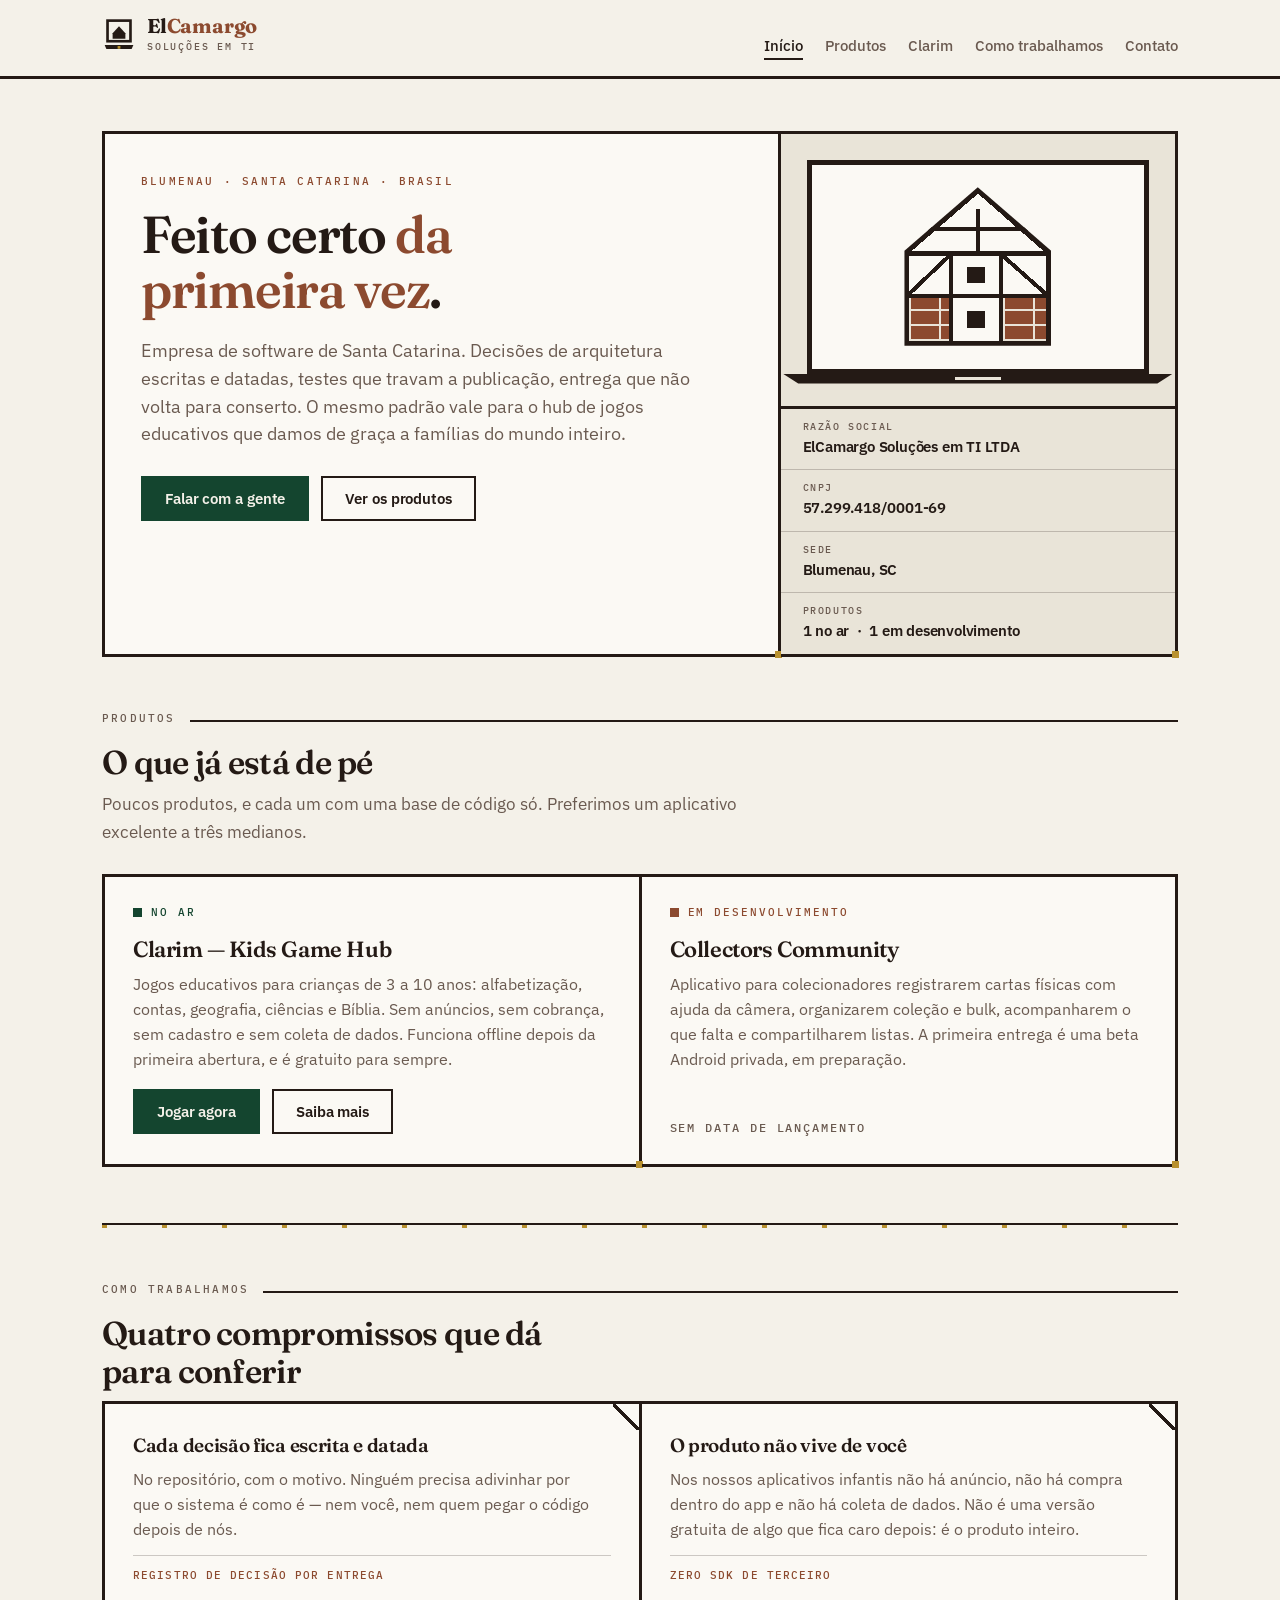
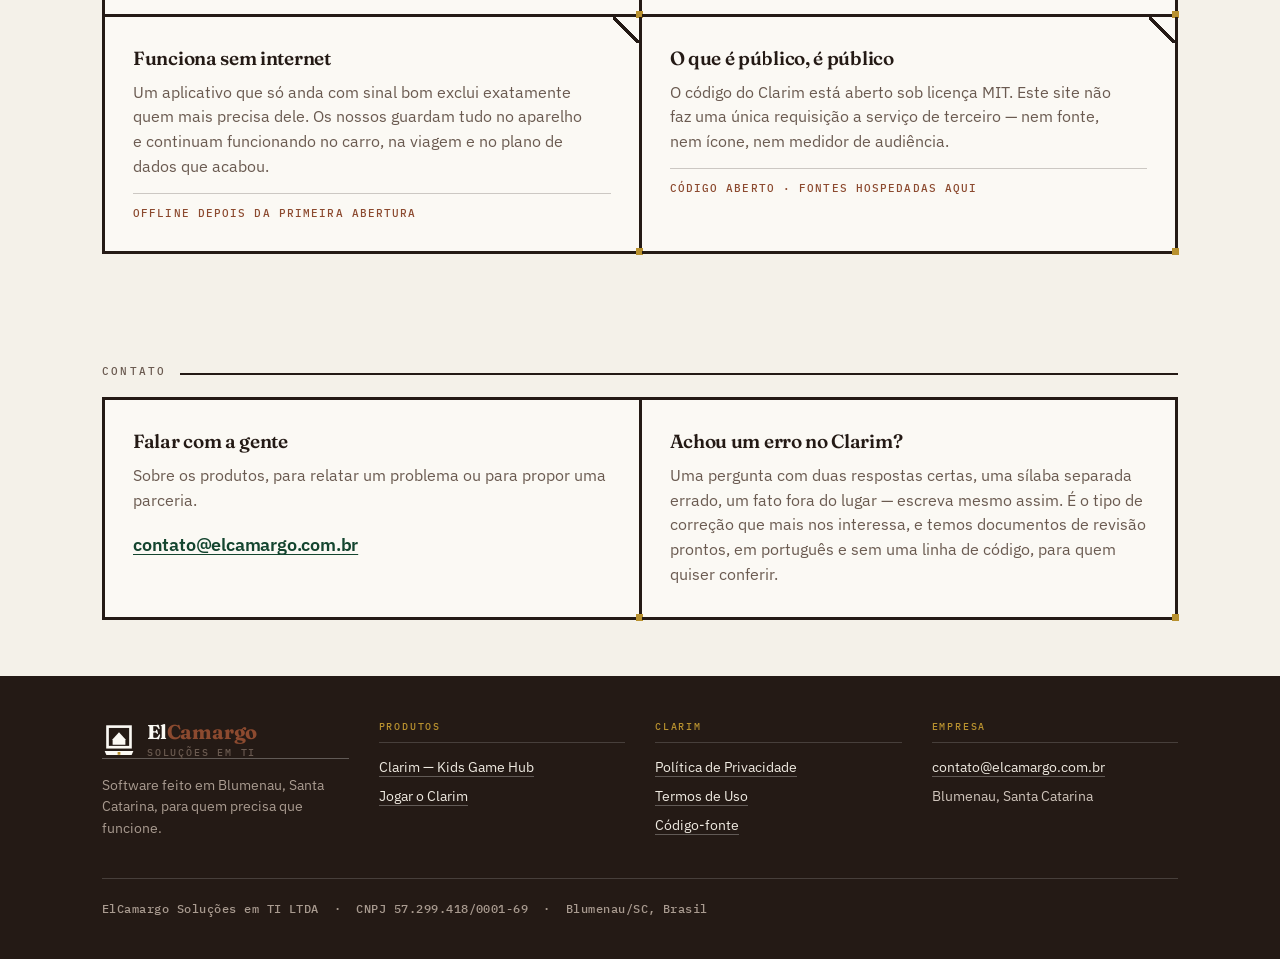
==== commit c3281212: "O produto agora se chama Clarim Lumus estava registrada e em vigor na classe 9 pela LUMUS LTD, marca" ====
--- a/index.html
+++ b/index.html
@@ -4,7 +4,7 @@
 <meta charset="utf-8">
 <meta name="viewport" content="width=device-width, initial-scale=1">
 <title>ElCamargo Soluções em TI — software de Blumenau, Santa Catarina</title>
-<meta name="description" content="ElCamargo Soluções em TI LTDA, de Blumenau/SC. Fazemos o Lumus, um hub de jogos educativos infantis gratuito e sem anúncios, e o Collectors Community.">
+<meta name="description" content="ElCamargo Soluções em TI LTDA, de Blumenau/SC. Fazemos o Clarim, um hub de jogos educativos infantis gratuito e sem anúncios, e o Collectors Community.">
 <meta name="author" content="ElCamargo Soluções em TI LTDA">
 <link rel="canonical" href="https://elcamargo.com.br/">
 <meta name="theme-color" content="#F4F1E9" media="(prefers-color-scheme: light)">
@@ -32,7 +32,7 @@
     <nav class="menu" aria-label="Principal">
       <a href="./" aria-current="page">Início</a>
       <a href="#produtos">Produtos</a>
-      <a href="lumus.html">Lumus</a>
+      <a href="clarim.html">Clarim</a>
       <a href="#como">Como trabalhamos</a>
       <a href="#contato">Contato</a>
     </nav>
@@ -114,19 +114,19 @@
 
       <article class="produto">
         <div class="selo no-ar">No ar</div>
-        <h3>Lumus — Kids Game Hub</h3>
+        <h3>Clarim — Kids Game Hub</h3>
         <p>Jogos educativos para crianças de 3 a 10 anos: alfabetização, contas,
         geografia, ciências e Bíblia. Sem anúncios, sem cobrança, sem cadastro e
         sem coleta de dados. Funciona offline depois da primeira abertura, e é
         gratuito para sempre.</p>
         <div class="acoes">
-          <!-- O endereço definitivo é lumus.elcamargo.com.br. Ele já está no DNS,
+          <!-- O endereço definitivo é clarim.elcamargo.com.br. Ele já está no DNS,
                mas ainda não responde: o progresso de quem joga fica gravado no
                navegador preso ao endereço em que foi gravado, e a mudança só
                acontece quando todas as famílias tiverem salvado a cópia.
                Apontar para o endereço novo antes da hora entrega um 404. -->
           <a class="botao" href="https://elcamargo.github.io/KidsGameHub/">Jogar agora</a>
-          <a class="botao vazio" href="lumus.html">Saiba mais</a>
+          <a class="botao vazio" href="clarim.html">Saiba mais</a>
         </div>
       </article>
 
@@ -180,7 +180,7 @@
 
       <div>
         <h3>O que é público, é público</h3>
-        <p>O código do Lumus está aberto sob licença MIT. Este site não faz uma
+        <p>O código do Clarim está aberto sob licença MIT. Este site não faz uma
         única requisição a serviço de terceiro — nem fonte, nem ícone, nem
         medidor de audiência.</p>
         <span class="medida">Código aberto · fontes hospedadas aqui</span>
@@ -203,7 +203,7 @@
       </div>
 
       <div>
-        <h3>Achou um erro no Lumus?</h3>
+        <h3>Achou um erro no Clarim?</h3>
         <p>Uma pergunta com duas respostas certas, uma sílaba separada errado, um
         fato fora do lugar — escreva mesmo assim. É o tipo de correção que mais
         nos interessa, e temos documentos de revisão prontos, em português e sem
@@ -237,13 +237,13 @@
       <div>
         <h3>Produtos</h3>
         <ul>
-          <li><a href="lumus.html">Lumus — Kids Game Hub</a></li>
-          <li><a href="https://elcamargo.github.io/KidsGameHub/">Jogar o Lumus</a></li>
+          <li><a href="clarim.html">Clarim — Kids Game Hub</a></li>
+          <li><a href="https://elcamargo.github.io/KidsGameHub/">Jogar o Clarim</a></li>
         </ul>
       </div>
 
       <div>
-        <h3>Lumus</h3>
+        <h3>Clarim</h3>
         <ul>
           <li><a href="https://elcamargo.github.io/KidsGameHub/privacidade.html">Política de Privacidade</a></li>
           <li><a href="https://elcamargo.github.io/KidsGameHub/termos.html">Termos de Uso</a></li>
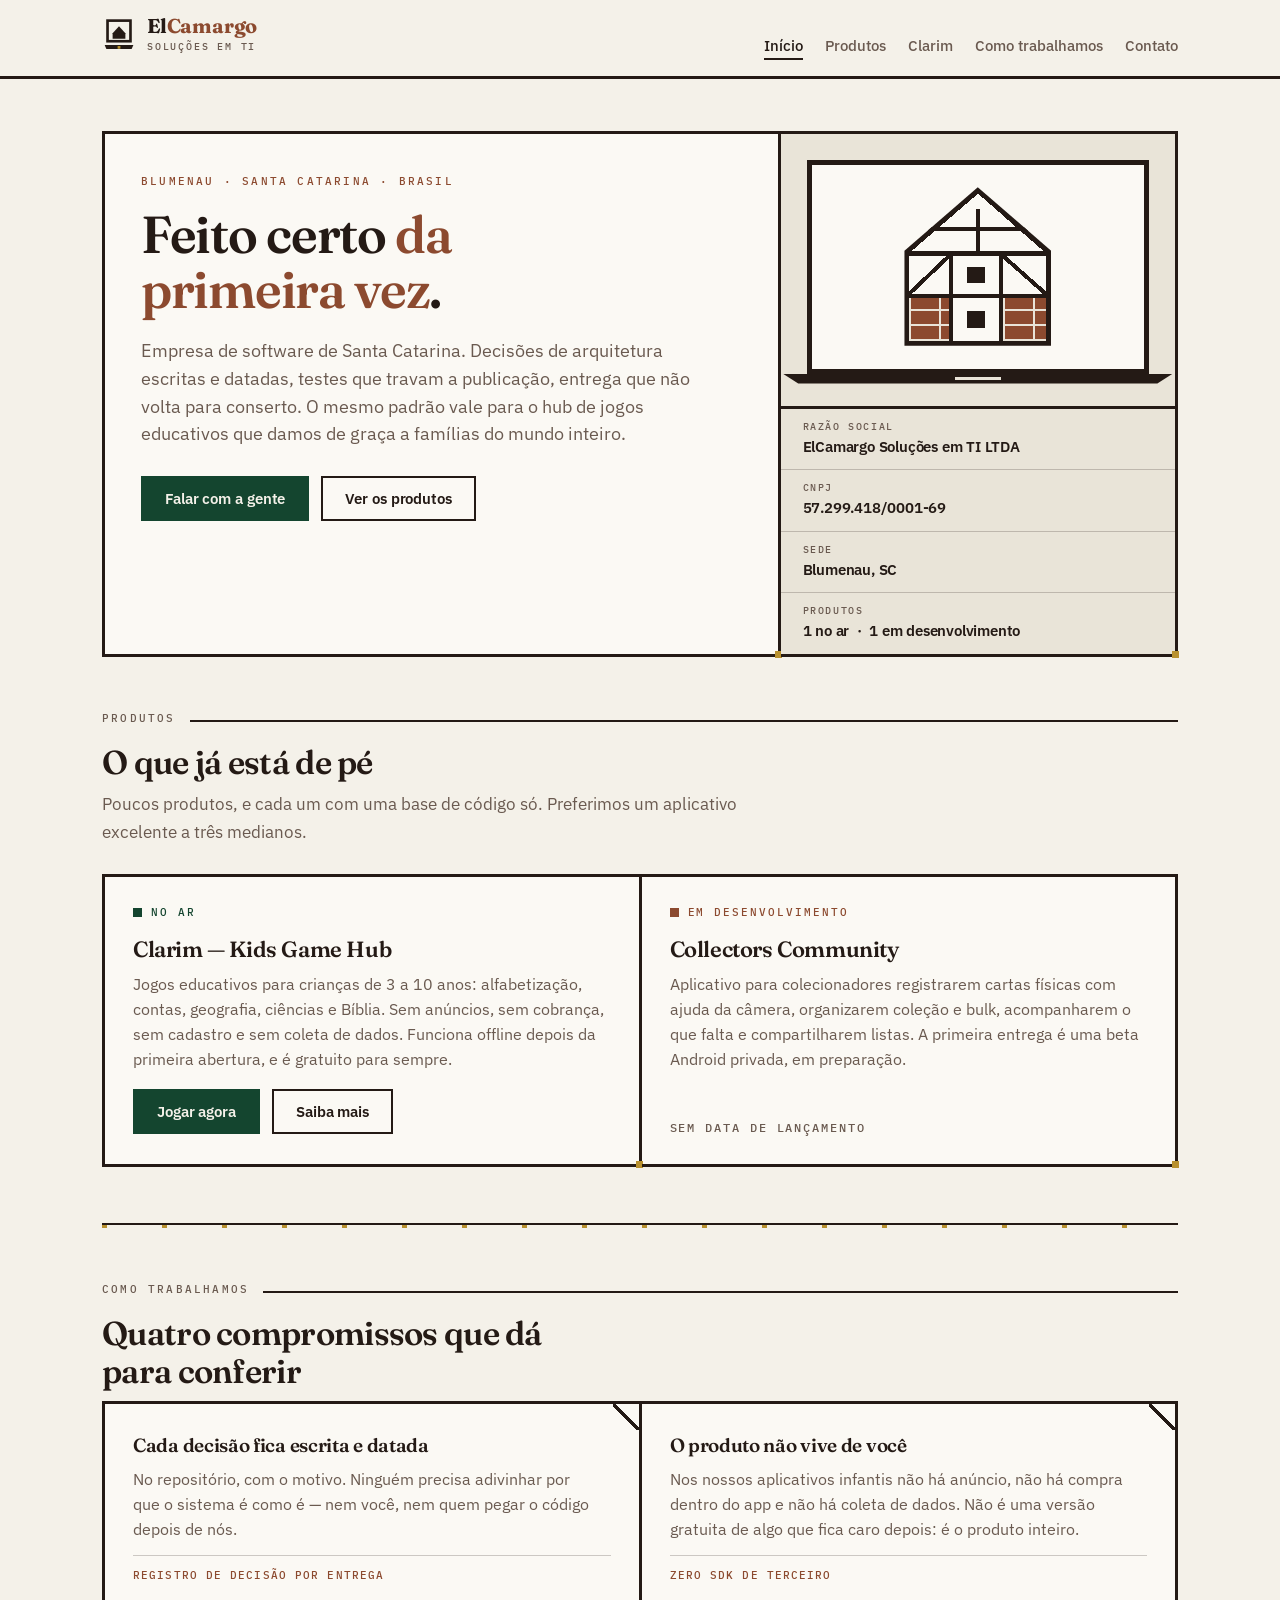
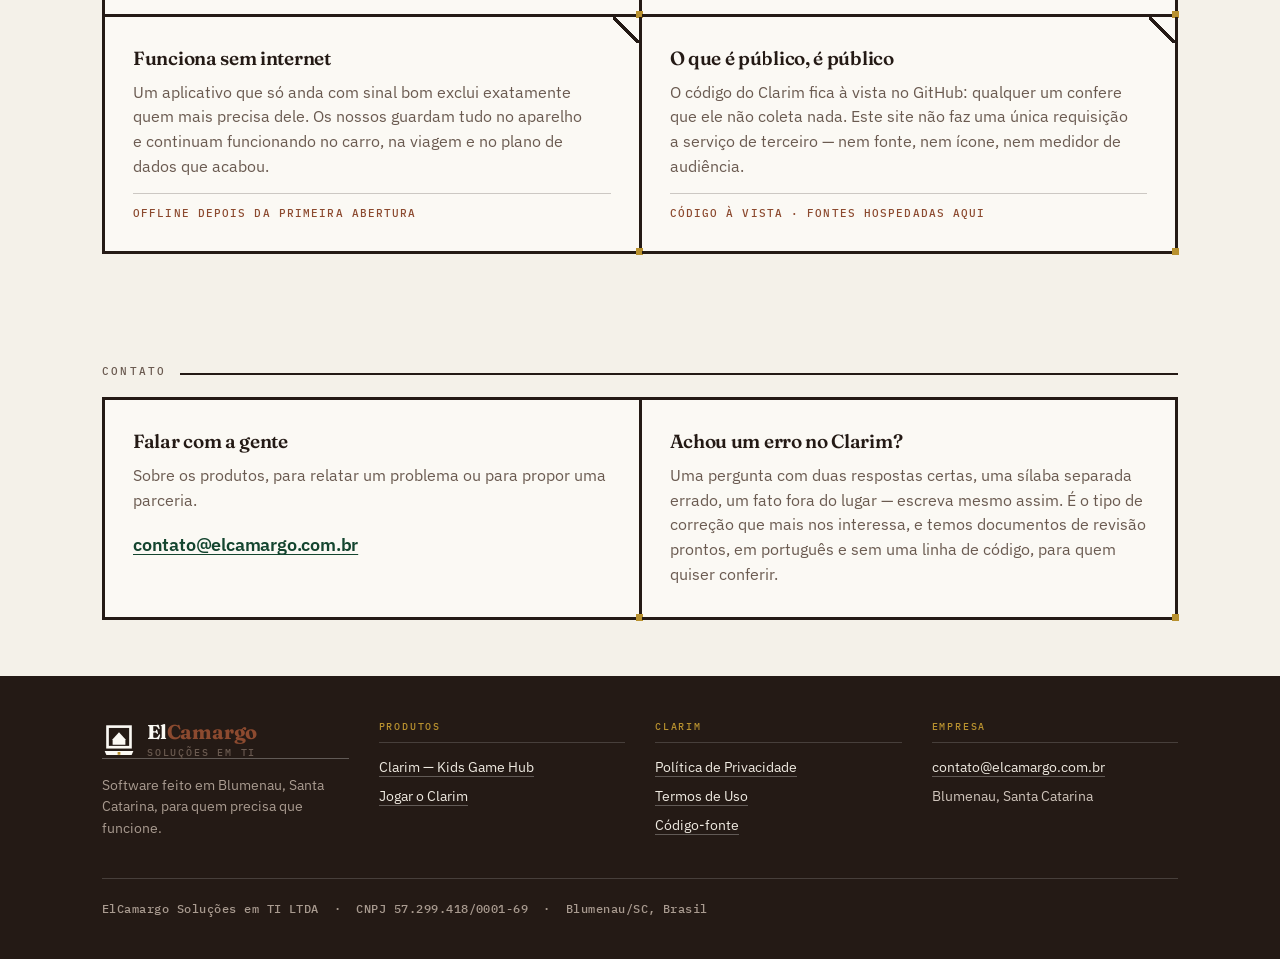
==== commit bd87f133: "O código do Clarim deixa de ser MIT no site O Clarim passou a ter todos os direitos reservados (v1.5" ====
--- a/index.html
+++ b/index.html
@@ -125,7 +125,7 @@
                navegador preso ao endereço em que foi gravado, e a mudança só
                acontece quando todas as famílias tiverem salvado a cópia.
                Apontar para o endereço novo antes da hora entrega um 404. -->
-          <a class="botao" href="https://elcamargo.github.io/KidsGameHub/">Jogar agora</a>
+          <a class="botao" href="https://clarim.elcamargo.com.br/">Jogar agora</a>
           <a class="botao vazio" href="clarim.html">Saiba mais</a>
         </div>
       </article>
@@ -180,10 +180,10 @@
 
       <div>
         <h3>O que é público, é público</h3>
-        <p>O código do Clarim está aberto sob licença MIT. Este site não faz uma
-        única requisição a serviço de terceiro — nem fonte, nem ícone, nem
-        medidor de audiência.</p>
-        <span class="medida">Código aberto · fontes hospedadas aqui</span>
+        <p>O código do Clarim fica à vista no GitHub: qualquer um confere que
+        ele não coleta nada. Este site não faz uma única requisição a serviço
+        de terceiro — nem fonte, nem ícone, nem medidor de audiência.</p>
+        <span class="medida">Código à vista · fontes hospedadas aqui</span>
       </div>
 
     </div>
@@ -238,15 +238,15 @@
         <h3>Produtos</h3>
         <ul>
           <li><a href="clarim.html">Clarim — Kids Game Hub</a></li>
-          <li><a href="https://elcamargo.github.io/KidsGameHub/">Jogar o Clarim</a></li>
+          <li><a href="https://clarim.elcamargo.com.br/">Jogar o Clarim</a></li>
         </ul>
       </div>
 
       <div>
         <h3>Clarim</h3>
         <ul>
-          <li><a href="https://elcamargo.github.io/KidsGameHub/privacidade.html">Política de Privacidade</a></li>
-          <li><a href="https://elcamargo.github.io/KidsGameHub/termos.html">Termos de Uso</a></li>
+          <li><a href="https://clarim.elcamargo.com.br/privacidade.html">Política de Privacidade</a></li>
+          <li><a href="https://clarim.elcamargo.com.br/termos.html">Termos de Uso</a></li>
           <li><a href="https://github.com/ElCamargo/KidsGameHub">Código-fonte</a></li>
         </ul>
       </div>
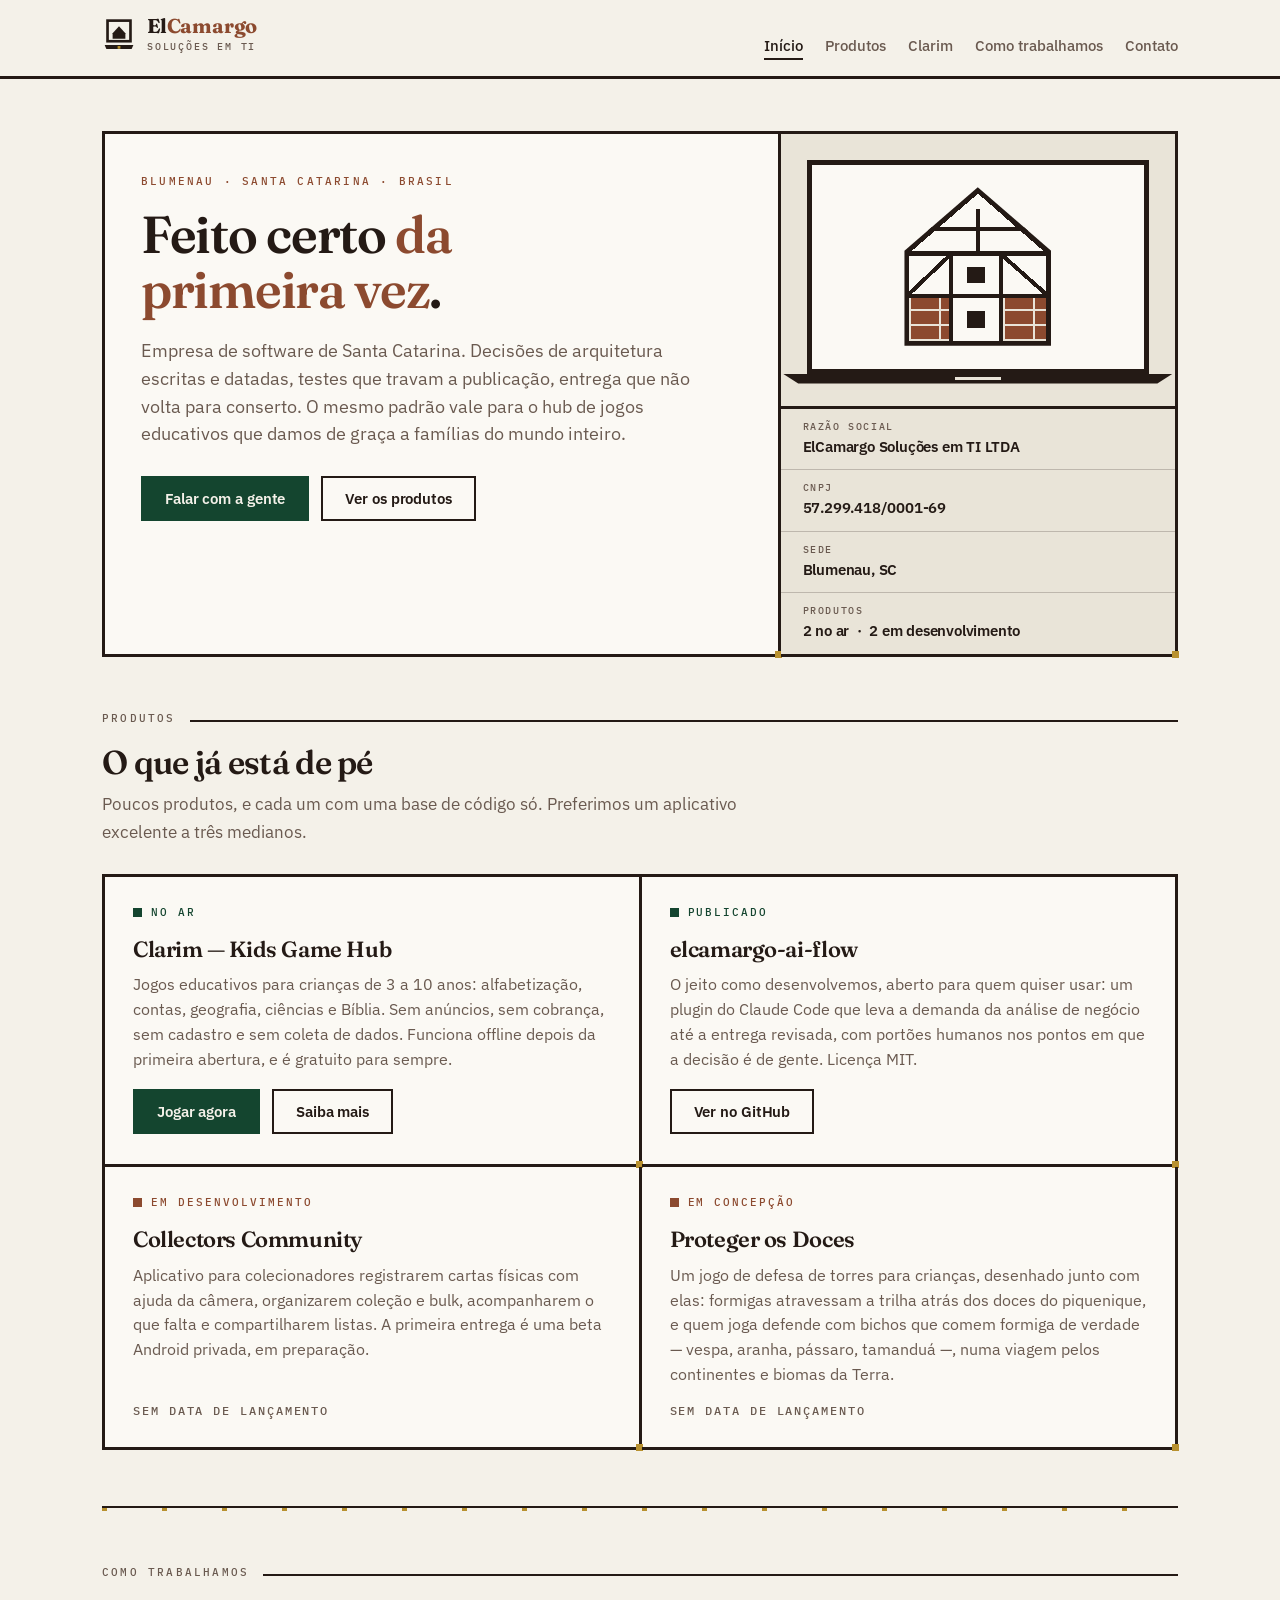
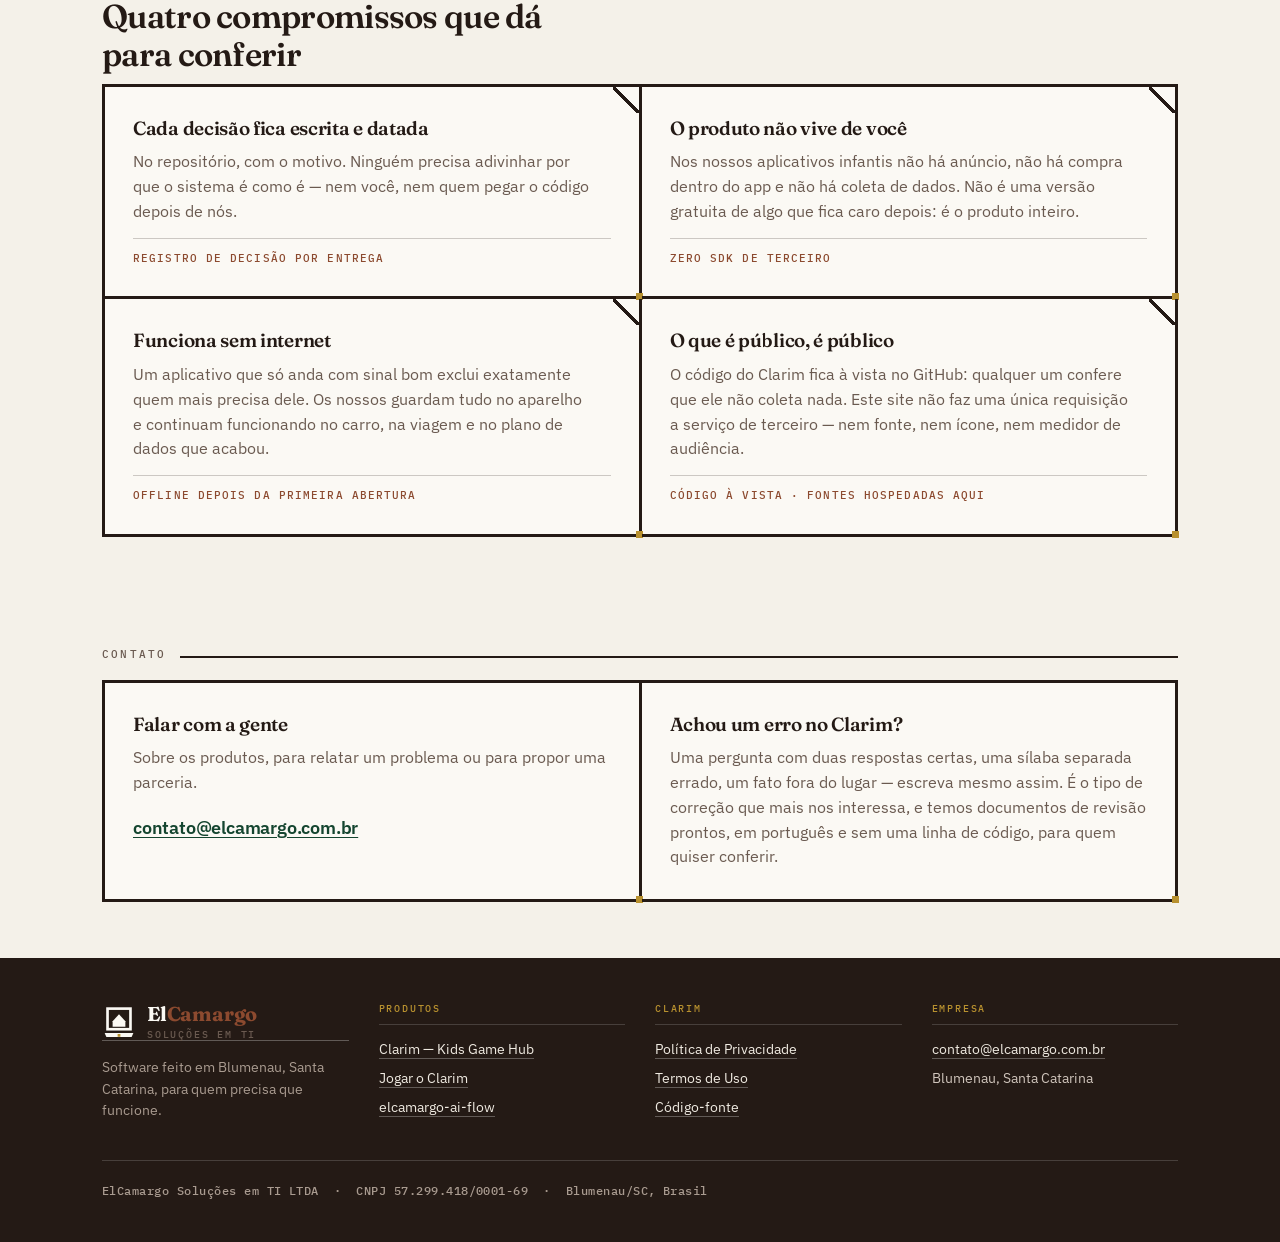
==== commit e8c2e1b0: "O site passa a mostrar o ai-flow e o Proteger os Doces O elcamargo-ai-flow já era público e não apar" ====
--- a/index.html
+++ b/index.html
@@ -4,7 +4,7 @@
 <meta charset="utf-8">
 <meta name="viewport" content="width=device-width, initial-scale=1">
 <title>ElCamargo Soluções em TI — software de Blumenau, Santa Catarina</title>
-<meta name="description" content="ElCamargo Soluções em TI LTDA, de Blumenau/SC. Fazemos o Clarim, um hub de jogos educativos infantis gratuito e sem anúncios, e o Collectors Community.">
+<meta name="description" content="ElCamargo Soluções em TI LTDA, de Blumenau/SC. Fazemos o Clarim, um hub de jogos educativos infantis gratuito e sem anúncios, o Collectors Community, o jogo Proteger os Doces e o elcamargo-ai-flow.">
 <meta name="author" content="ElCamargo Soluções em TI LTDA">
 <link rel="canonical" href="https://elcamargo.com.br/">
 <meta name="theme-color" content="#F4F1E9" media="(prefers-color-scheme: light)">
@@ -93,7 +93,7 @@
             </div>
             <div>
               <dt>Produtos</dt>
-              <dd>1 no ar &nbsp;·&nbsp; 1 em desenvolvimento</dd>
+              <dd>2 no ar &nbsp;·&nbsp; 2 em desenvolvimento</dd>
             </div>
           </dl>
         </div>
@@ -120,13 +120,20 @@
         sem coleta de dados. Funciona offline depois da primeira abertura, e é
         gratuito para sempre.</p>
         <div class="acoes">
-          <!-- O endereço definitivo é clarim.elcamargo.com.br. Ele já está no DNS,
-               mas ainda não responde: o progresso de quem joga fica gravado no
-               navegador preso ao endereço em que foi gravado, e a mudança só
-               acontece quando todas as famílias tiverem salvado a cópia.
-               Apontar para o endereço novo antes da hora entrega um 404. -->
           <a class="botao" href="https://clarim.elcamargo.com.br/">Jogar agora</a>
           <a class="botao vazio" href="clarim.html">Saiba mais</a>
+        </div>
+      </article>
+
+      <article class="produto">
+        <div class="selo no-ar">Publicado</div>
+        <h3>elcamargo-ai-flow</h3>
+        <p>O jeito como desenvolvemos, aberto para quem quiser usar: um plugin do
+        Claude Code que leva a demanda da análise de negócio até a entrega
+        revisada, com portões humanos nos pontos em que a decisão é de gente.
+        Licença MIT.</p>
+        <div class="acoes">
+          <a class="botao vazio" href="https://github.com/ElCamargo/elcamargo-ai-flow">Ver no GitHub</a>
         </div>
       </article>
 
@@ -137,6 +144,18 @@
         câmera, organizarem coleção e bulk, acompanharem o que falta e
         compartilharem listas. A primeira entrega é uma beta Android privada, em
         preparação.</p>
+        <div class="acoes">
+          <span class="registro">Sem data de lançamento</span>
+        </div>
+      </article>
+
+      <article class="produto">
+        <div class="selo fazendo">Em concepção</div>
+        <h3>Proteger os Doces</h3>
+        <p>Um jogo de defesa de torres para crianças, desenhado junto com elas:
+        formigas atravessam a trilha atrás dos doces do piquenique, e quem joga
+        defende com bichos que comem formiga de verdade — vespa, aranha, pássaro,
+        tamanduá —, numa viagem pelos continentes e biomas da Terra.</p>
         <div class="acoes">
           <span class="registro">Sem data de lançamento</span>
         </div>
@@ -239,6 +258,7 @@
         <ul>
           <li><a href="clarim.html">Clarim — Kids Game Hub</a></li>
           <li><a href="https://clarim.elcamargo.com.br/">Jogar o Clarim</a></li>
+          <li><a href="https://github.com/ElCamargo/elcamargo-ai-flow">elcamargo-ai-flow</a></li>
         </ul>
       </div>
 
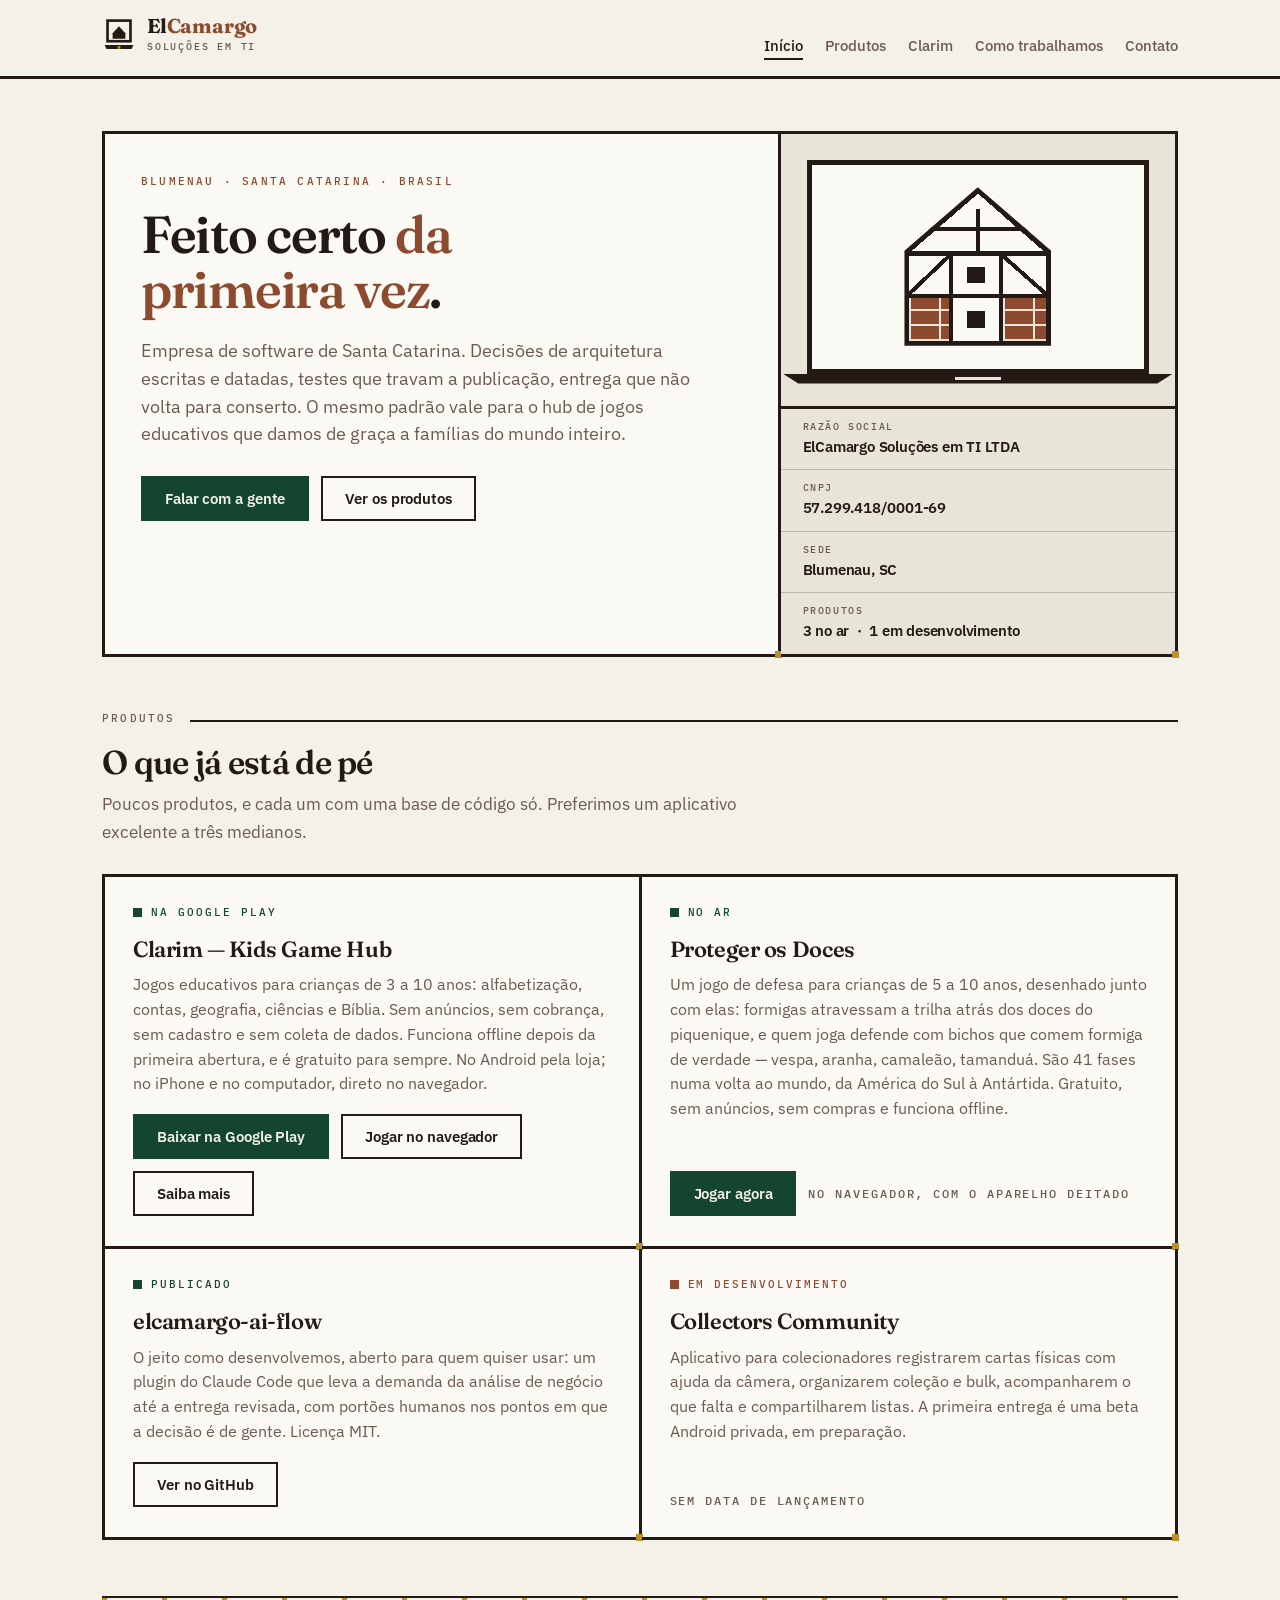
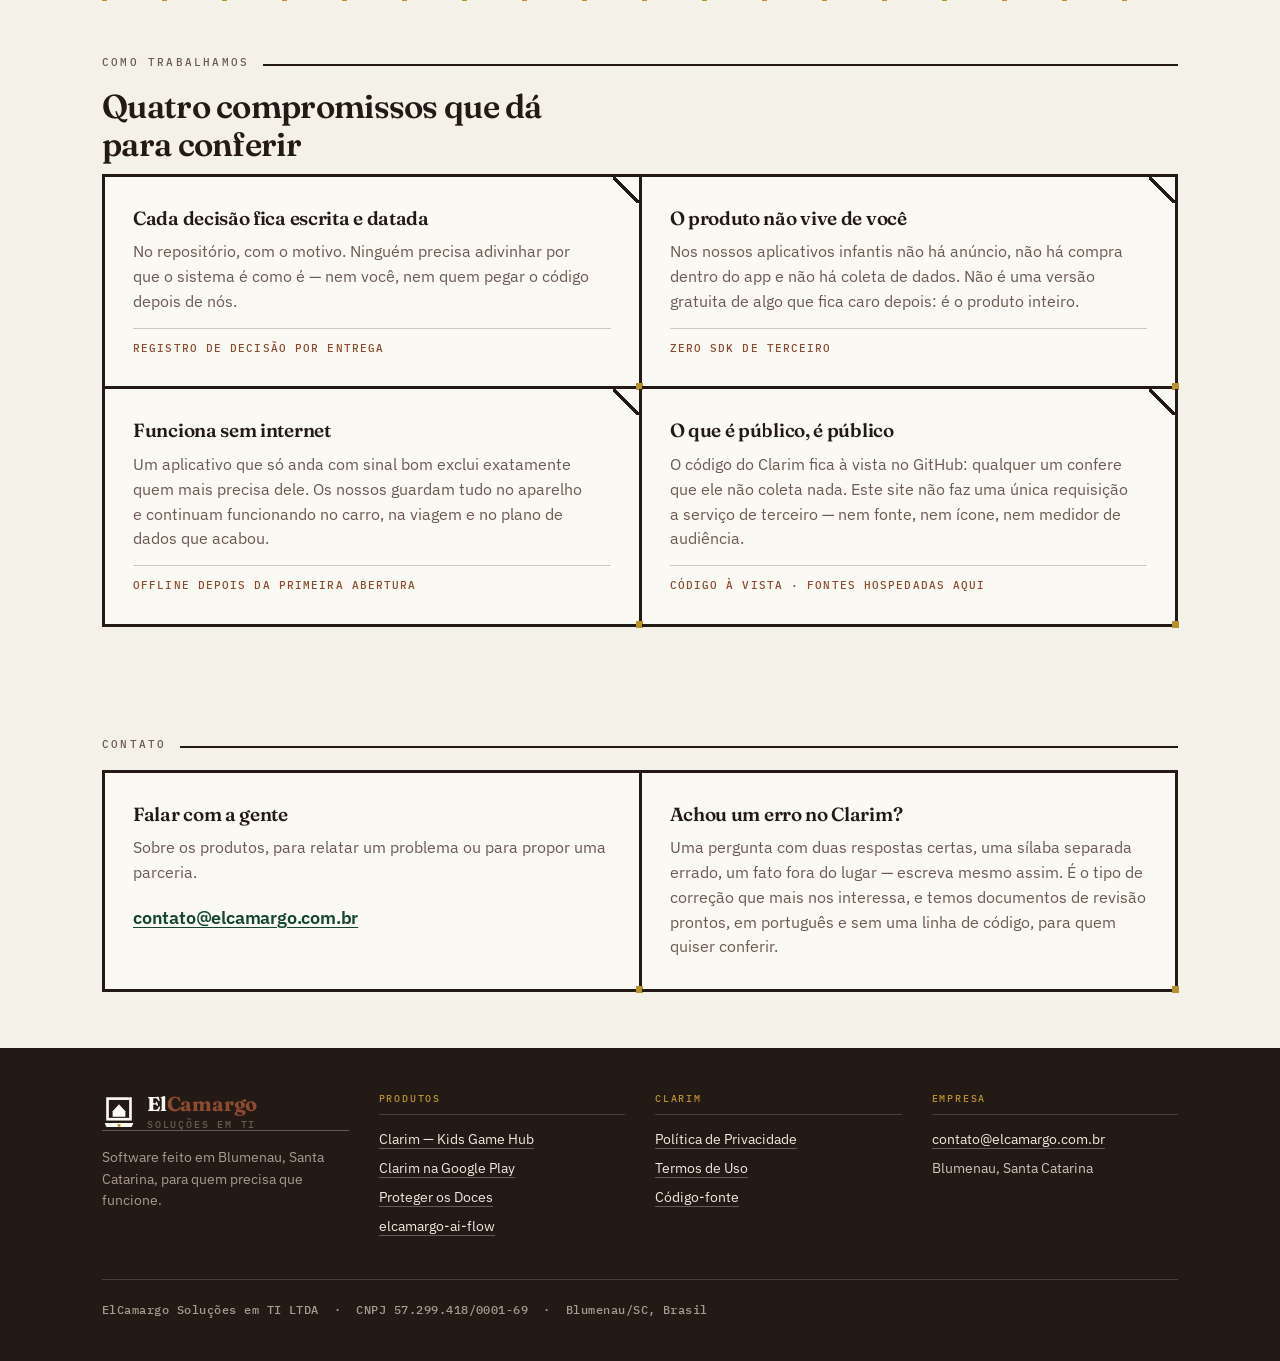
==== commit 1bb4ae5f: "O Clarim aponta para a Google Play e o Proteger os Doces entra no ar O Clarim foi aprovado na loja: " ====
--- a/index.html
+++ b/index.html
@@ -4,7 +4,7 @@
 <meta charset="utf-8">
 <meta name="viewport" content="width=device-width, initial-scale=1">
 <title>ElCamargo Soluções em TI — software de Blumenau, Santa Catarina</title>
-<meta name="description" content="ElCamargo Soluções em TI LTDA, de Blumenau/SC. Fazemos o Clarim, um hub de jogos educativos infantis gratuito e sem anúncios, o Collectors Community, o jogo Proteger os Doces e o elcamargo-ai-flow.">
+<meta name="description" content="ElCamargo Soluções em TI LTDA, de Blumenau/SC. Fazemos o Clarim, hub de jogos educativos infantis gratuito e sem anúncios, na Google Play; o Proteger os Doces, jogo de defesa para crianças; o elcamargo-ai-flow; e o Collectors Community.">
 <meta name="author" content="ElCamargo Soluções em TI LTDA">
 <link rel="canonical" href="https://elcamargo.com.br/">
 <meta name="theme-color" content="#F4F1E9" media="(prefers-color-scheme: light)">
@@ -93,7 +93,7 @@
             </div>
             <div>
               <dt>Produtos</dt>
-              <dd>2 no ar &nbsp;·&nbsp; 2 em desenvolvimento</dd>
+              <dd>3 no ar &nbsp;·&nbsp; 1 em desenvolvimento</dd>
             </div>
           </dl>
         </div>
@@ -113,15 +113,31 @@
     <div class="gaiola produtos">
 
       <article class="produto">
-        <div class="selo no-ar">No ar</div>
+        <div class="selo no-ar">Na Google Play</div>
         <h3>Clarim — Kids Game Hub</h3>
         <p>Jogos educativos para crianças de 3 a 10 anos: alfabetização, contas,
         geografia, ciências e Bíblia. Sem anúncios, sem cobrança, sem cadastro e
         sem coleta de dados. Funciona offline depois da primeira abertura, e é
-        gratuito para sempre.</p>
-        <div class="acoes">
-          <a class="botao" href="https://clarim.elcamargo.com.br/">Jogar agora</a>
+        gratuito para sempre. No Android pela loja; no iPhone e no computador,
+        direto no navegador.</p>
+        <div class="acoes">
+          <a class="botao" href="https://play.google.com/store/apps/details?id=br.com.elcamargo.clarim">Baixar na Google Play</a>
+          <a class="botao vazio" href="https://clarim.elcamargo.com.br/">Jogar no navegador</a>
           <a class="botao vazio" href="clarim.html">Saiba mais</a>
+        </div>
+      </article>
+
+      <article class="produto">
+        <div class="selo no-ar">No ar</div>
+        <h3>Proteger os Doces</h3>
+        <p>Um jogo de defesa para crianças de 5 a 10 anos, desenhado junto com
+        elas: formigas atravessam a trilha atrás dos doces do piquenique, e quem
+        joga defende com bichos que comem formiga de verdade — vespa, aranha,
+        camaleão, tamanduá. São 41 fases numa volta ao mundo, da América do Sul
+        à Antártida. Gratuito, sem anúncios, sem compras e funciona offline.</p>
+        <div class="acoes">
+          <a class="botao" href="https://protegerosdoces.elcamargo.com.br/">Jogar agora</a>
+          <span class="registro">No navegador, com o aparelho deitado</span>
         </div>
       </article>
 
@@ -144,18 +160,6 @@
         câmera, organizarem coleção e bulk, acompanharem o que falta e
         compartilharem listas. A primeira entrega é uma beta Android privada, em
         preparação.</p>
-        <div class="acoes">
-          <span class="registro">Sem data de lançamento</span>
-        </div>
-      </article>
-
-      <article class="produto">
-        <div class="selo fazendo">Em concepção</div>
-        <h3>Proteger os Doces</h3>
-        <p>Um jogo de defesa de torres para crianças, desenhado junto com elas:
-        formigas atravessam a trilha atrás dos doces do piquenique, e quem joga
-        defende com bichos que comem formiga de verdade — vespa, aranha, pássaro,
-        tamanduá —, numa viagem pelos continentes e biomas da Terra.</p>
         <div class="acoes">
           <span class="registro">Sem data de lançamento</span>
         </div>
@@ -257,7 +261,8 @@
         <h3>Produtos</h3>
         <ul>
           <li><a href="clarim.html">Clarim — Kids Game Hub</a></li>
-          <li><a href="https://clarim.elcamargo.com.br/">Jogar o Clarim</a></li>
+          <li><a href="https://play.google.com/store/apps/details?id=br.com.elcamargo.clarim">Clarim na Google Play</a></li>
+          <li><a href="https://protegerosdoces.elcamargo.com.br/">Proteger os Doces</a></li>
           <li><a href="https://github.com/ElCamargo/elcamargo-ai-flow">elcamargo-ai-flow</a></li>
         </ul>
       </div>
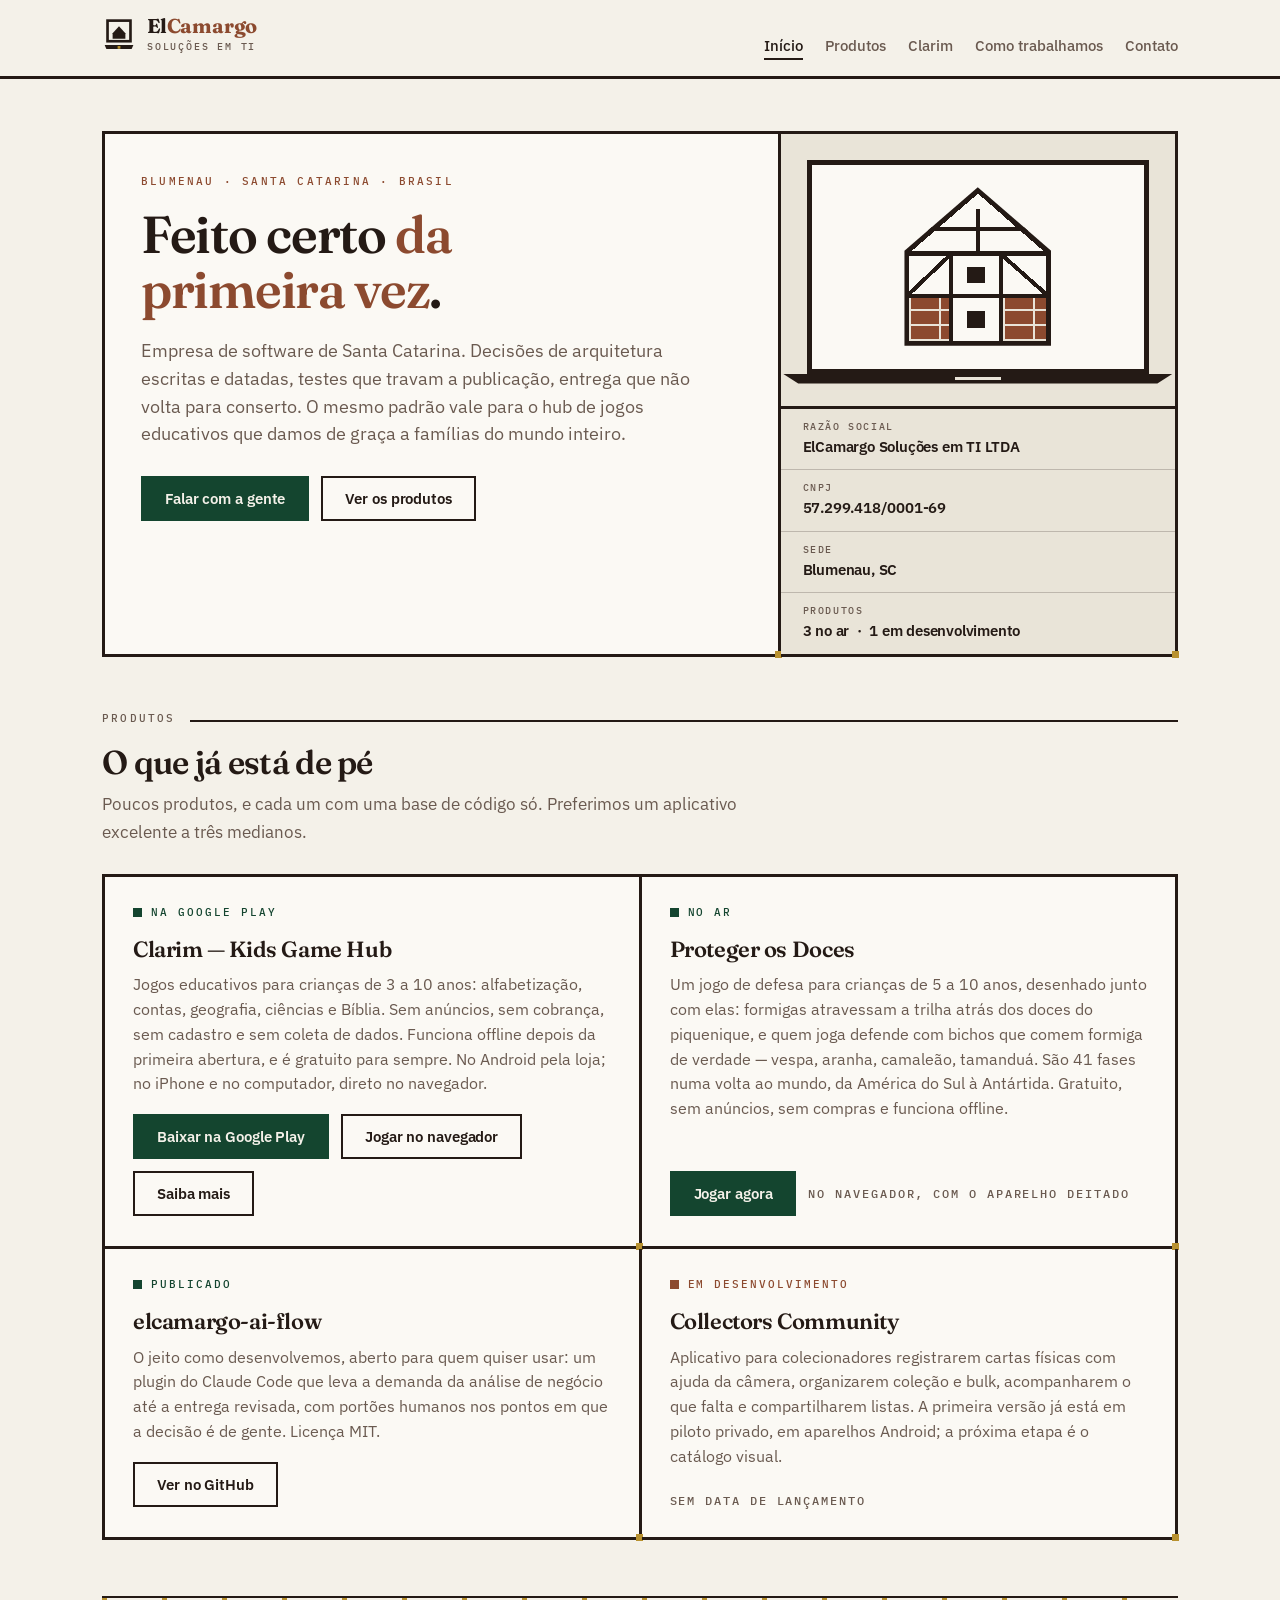
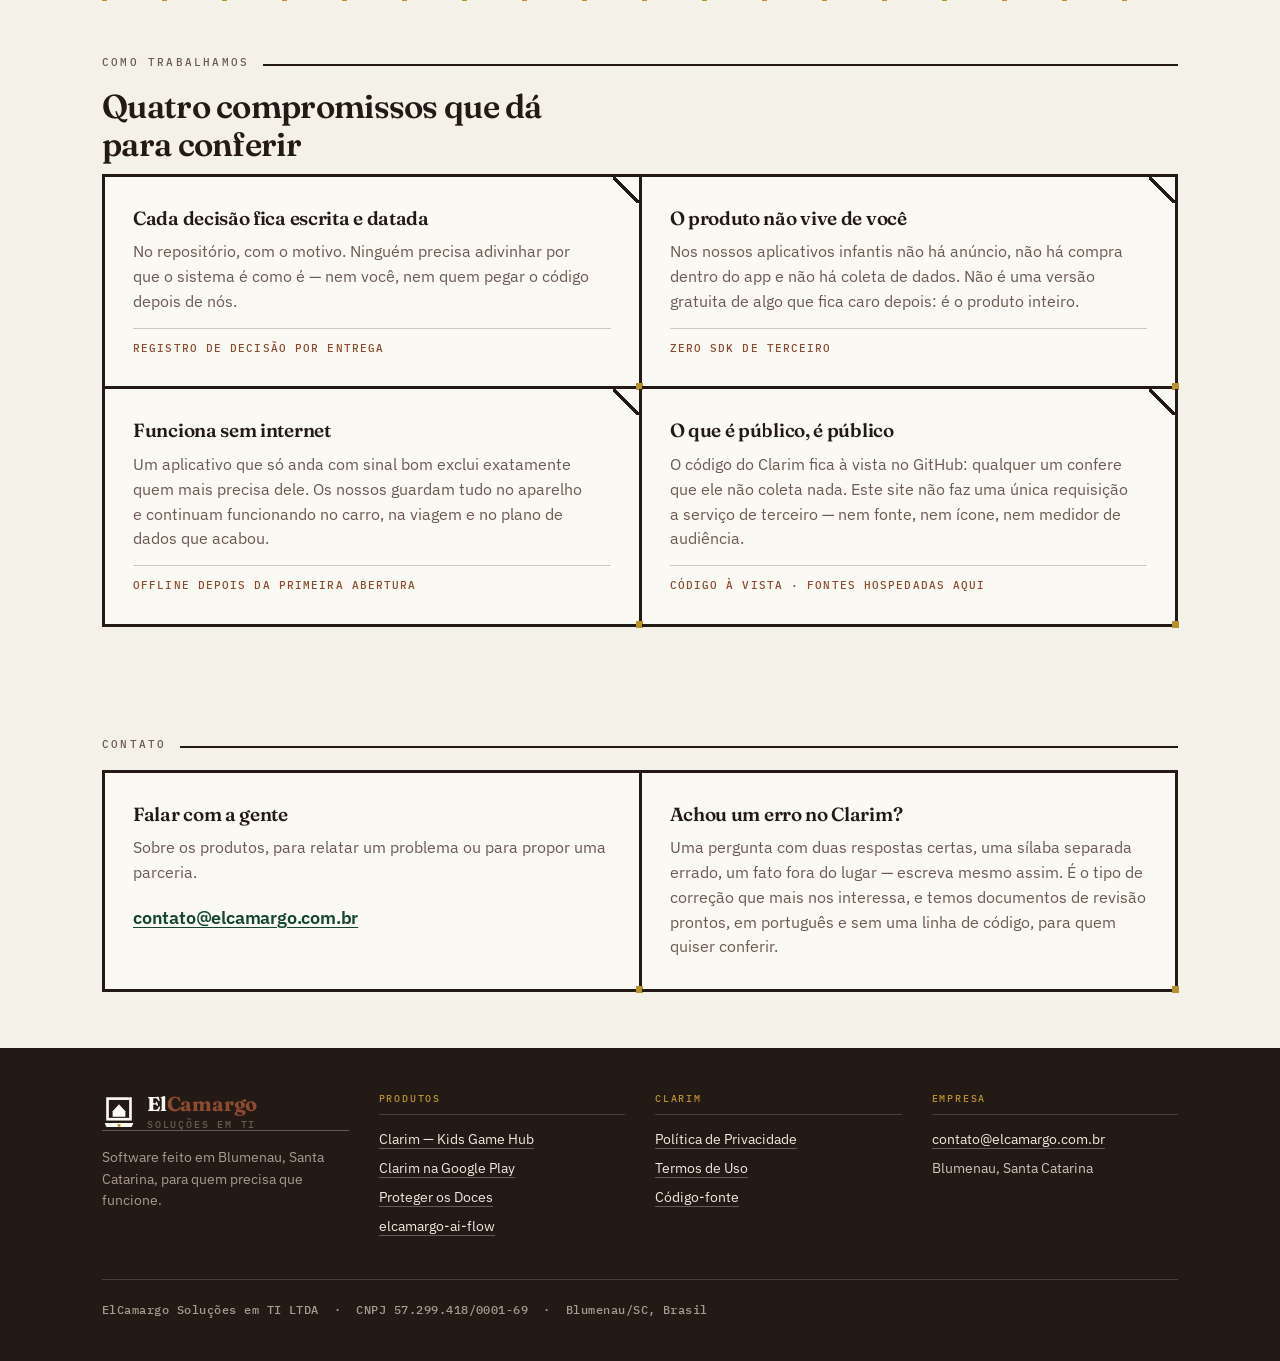
==== commit 3cd6a3c0: "O site ganha 404, sitemap e prévia de link, e o Collectors deixa de estar "em preparação" O texto do" ====
--- a/index.html
+++ b/index.html
@@ -7,6 +7,13 @@
 <meta name="description" content="ElCamargo Soluções em TI LTDA, de Blumenau/SC. Fazemos o Clarim, hub de jogos educativos infantis gratuito e sem anúncios, na Google Play; o Proteger os Doces, jogo de defesa para crianças; o elcamargo-ai-flow; e o Collectors Community.">
 <meta name="author" content="ElCamargo Soluções em TI LTDA">
 <link rel="canonical" href="https://elcamargo.com.br/">
+<!-- Open Graph sem og:image, de propósito: o site não usa imagem nenhuma. -->
+<meta property="og:type" content="website">
+<meta property="og:locale" content="pt_BR">
+<meta property="og:site_name" content="ElCamargo Soluções em TI">
+<meta property="og:title" content="ElCamargo Soluções em TI — software de Blumenau, Santa Catarina">
+<meta property="og:description" content="Clarim, hub de jogos educativos infantis gratuito e sem anúncios, na Google Play; Proteger os Doces; elcamargo-ai-flow; e o Collectors Community.">
+<meta property="og:url" content="https://elcamargo.com.br/">
 <meta name="theme-color" content="#F4F1E9" media="(prefers-color-scheme: light)">
 <meta name="theme-color" content="#16110E" media="(prefers-color-scheme: dark)">
 <!-- Favicon embutido: o site não faz uma única requisição externa. -->
@@ -158,8 +165,8 @@
         <h3>Collectors Community</h3>
         <p>Aplicativo para colecionadores registrarem cartas físicas com ajuda da
         câmera, organizarem coleção e bulk, acompanharem o que falta e
-        compartilharem listas. A primeira entrega é uma beta Android privada, em
-        preparação.</p>
+        compartilharem listas. A primeira versão já está em piloto privado, em
+        aparelhos Android; a próxima etapa é o catálogo visual.</p>
         <div class="acoes">
           <span class="registro">Sem data de lançamento</span>
         </div>
